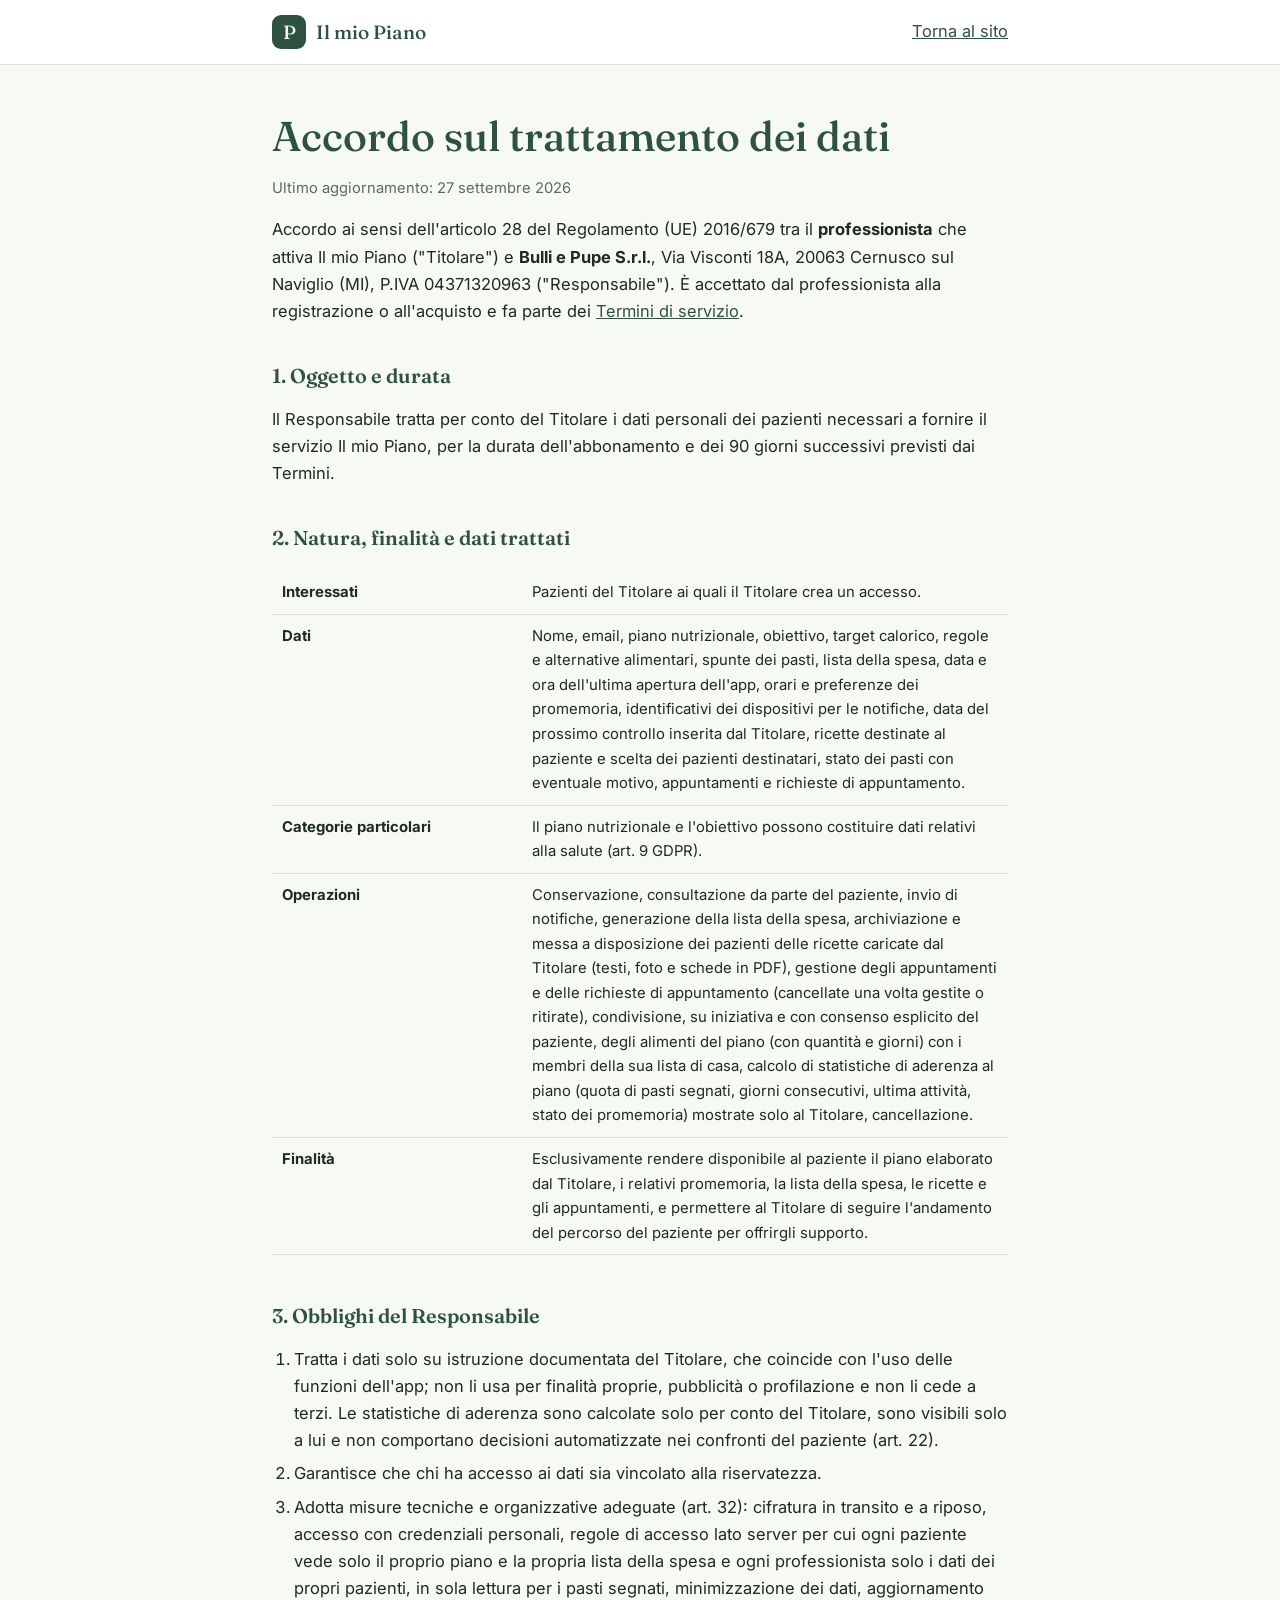
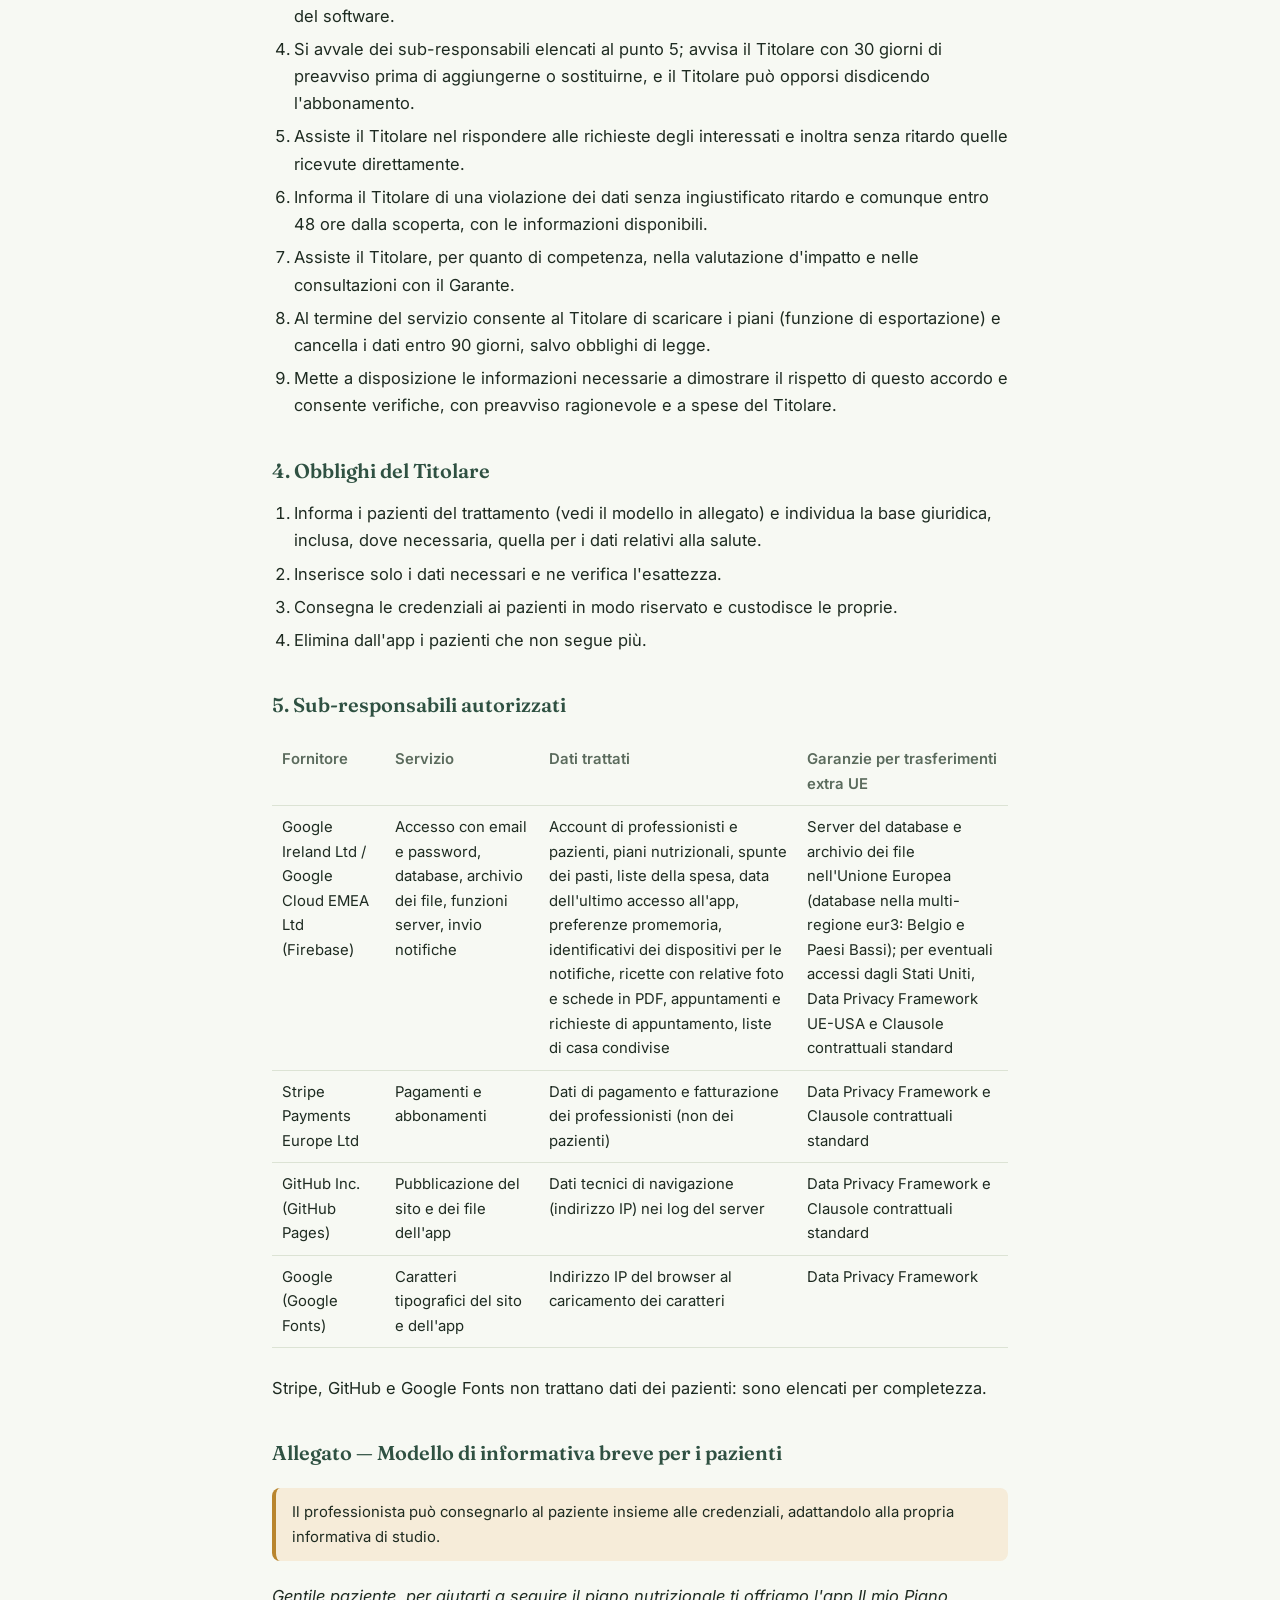
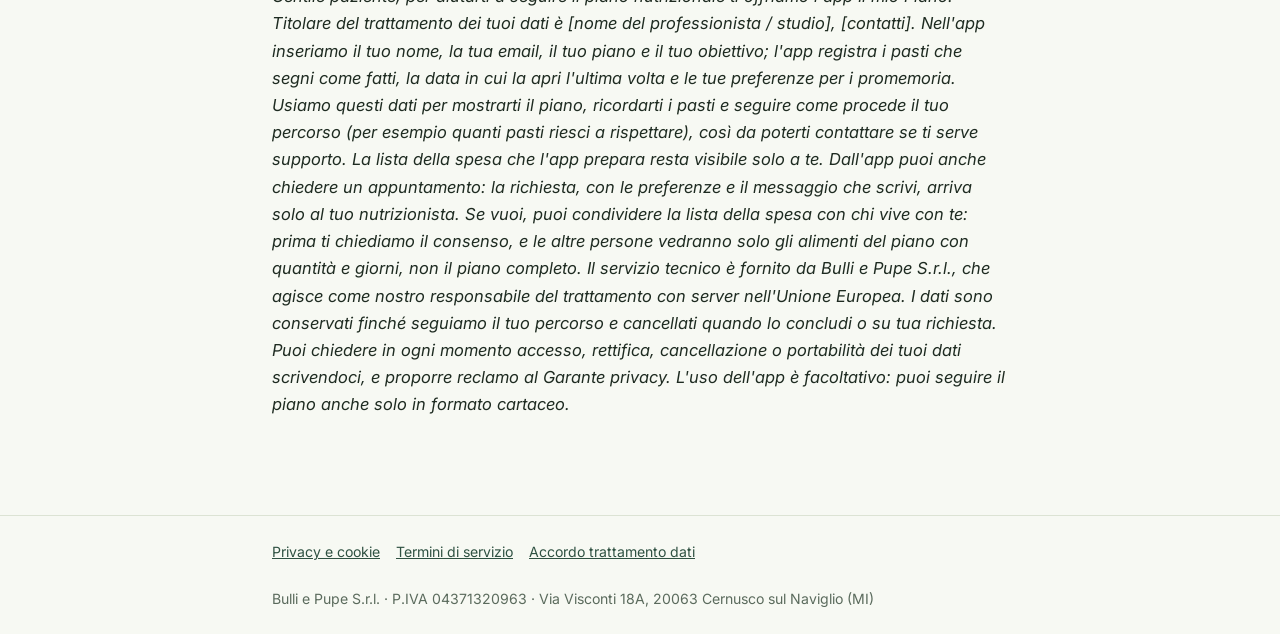
==== accordo-trattamento-dati.html @ 7f65a09d "Privacy e accordo art. 28: lista di casa condivisa e account familiari" ====
<!DOCTYPE html><html lang="it"><head><meta charset="utf-8">
<meta name="viewport" content="width=device-width, initial-scale=1, viewport-fit=cover">
<title>Accordo sul trattamento dei dati — Il mio Piano</title><meta name="robots" content="index,follow">
<link rel="icon" href="data:image/svg+xml,%3Csvg xmlns='http://www.w3.org/2000/svg' viewBox='0 0 32 32'%3E%3Crect width='32' height='32' rx='8' fill='%232F5142'/%3E%3Ctext x='16' y='22' text-anchor='middle' font-family='Georgia' font-size='18' fill='%23F3F7F0'%3EP%3C/text%3E%3C/svg%3E">
<link href="https://fonts.googleapis.com/css2?family=Fraunces:opsz,wght@9..144,500;9..144,600&family=Inter:wght@400;600&display=swap" rel="stylesheet">
<style>
:root{--bg:#F7F9F3;--ink:#1E2B21;--soft:#5B6B5D;--border:#DCE3D4;--accent:#2F5142;--gold:#B9852E}
*{box-sizing:border-box}html,body{margin:0}
body{font-family:"Inter",-apple-system,"Segoe UI",sans-serif;background:var(--bg);color:var(--ink);line-height:1.65;font-size:16.5px}
header{border-bottom:1px solid var(--border);background:#fff}
header .w{display:flex;align-items:center;justify-content:space-between;height:64px}
.brand{display:flex;gap:10px;align-items:center;text-decoration:none;color:var(--accent);font:500 1.2rem "Fraunces",Georgia,serif}
.mark{width:34px;height:34px;border-radius:9px;background:var(--accent);color:#F3F7F0;display:grid;place-items:center}
.w{max-width:780px;margin:0 auto;padding:0 22px}
main{padding:48px 0 80px}
h1{font:500 clamp(1.9rem,4vw,2.6rem)/1.15 "Fraunces",Georgia,serif;color:var(--accent);margin:0 0 8px}
h2{font:600 1.25rem/1.3 "Fraunces",Georgia,serif;color:var(--accent);margin:38px 0 10px}
h3{font-size:1rem;margin:22px 0 6px}
p,li{color:var(--ink)}ul,ol{padding-left:22px}li{margin-bottom:6px}
.meta{color:var(--soft);font-size:.92rem}
.nota{background:#F6ECD9;border-left:4px solid var(--gold);padding:12px 16px;border-radius:8px;font-size:.93rem;margin:22px 0}
table{width:100%;border-collapse:collapse;font-size:.93rem;margin:10px 0}
th,td{text-align:left;padding:9px 10px;border-bottom:1px solid var(--border);vertical-align:top}th{color:var(--soft);font-weight:600}
.tw{overflow-x:auto}
footer{border-top:1px solid var(--border);padding:24px 0;font-size:.88rem;color:var(--soft)}
footer a{color:var(--accent);margin-right:16px}
a{color:var(--accent)}
</style></head><body>
<header><div class="w"><a class="brand" href="index.html"><span class="mark">P</span>Il mio Piano</a><a href="index.html">Torna al sito</a></div></header>
<main><div class="w"><h1>Accordo sul trattamento dei dati</h1><p class="meta">Ultimo aggiornamento: 27 settembre 2026</p>
<p>Accordo ai sensi dell'articolo 28 del Regolamento (UE) 2016/679 tra il <strong>professionista</strong> che attiva Il mio Piano ("Titolare") e <strong>Bulli e Pupe S.r.l.</strong>, Via Visconti 18A, 20063 Cernusco sul Naviglio (MI), P.IVA 04371320963 ("Responsabile"). È accettato dal professionista alla registrazione o all'acquisto e fa parte dei <a href="termini.html">Termini di servizio</a>.</p>

<h2>1. Oggetto e durata</h2>
<p>Il Responsabile tratta per conto del Titolare i dati personali dei pazienti necessari a fornire il servizio Il mio Piano, per la durata dell'abbonamento e dei 90 giorni successivi previsti dai Termini.</p>

<h2>2. Natura, finalità e dati trattati</h2>
<div class="tw"><table>
<tr><td style="width:34%"><strong>Interessati</strong></td><td>Pazienti del Titolare ai quali il Titolare crea un accesso.</td></tr>
<tr><td><strong>Dati</strong></td><td>Nome, email, piano nutrizionale, obiettivo, target calorico, regole e alternative alimentari, spunte dei pasti, lista della spesa, data e ora dell'ultima apertura dell'app, orari e preferenze dei promemoria, identificativi dei dispositivi per le notifiche, data del prossimo controllo inserita dal Titolare, ricette destinate al paziente e scelta dei pazienti destinatari, stato dei pasti con eventuale motivo, appuntamenti e richieste di appuntamento.</td></tr>
<tr><td><strong>Categorie particolari</strong></td><td>Il piano nutrizionale e l'obiettivo possono costituire dati relativi alla salute (art. 9 GDPR).</td></tr>
<tr><td><strong>Operazioni</strong></td><td>Conservazione, consultazione da parte del paziente, invio di notifiche, generazione della lista della spesa, archiviazione e messa a disposizione dei pazienti delle ricette caricate dal Titolare (testi, foto e schede in PDF), gestione degli appuntamenti e delle richieste di appuntamento (cancellate una volta gestite o ritirate), condivisione, su iniziativa e con consenso esplicito del paziente, degli alimenti del piano (con quantità e giorni) con i membri della sua lista di casa, calcolo di statistiche di aderenza al piano (quota di pasti segnati, giorni consecutivi, ultima attività, stato dei promemoria) mostrate solo al Titolare, cancellazione.</td></tr>
<tr><td><strong>Finalità</strong></td><td>Esclusivamente rendere disponibile al paziente il piano elaborato dal Titolare, i relativi promemoria, la lista della spesa, le ricette e gli appuntamenti, e permettere al Titolare di seguire l'andamento del percorso del paziente per offrirgli supporto.</td></tr>
</table></div>

<h2>3. Obblighi del Responsabile</h2>
<ol>
<li>Tratta i dati solo su istruzione documentata del Titolare, che coincide con l'uso delle funzioni dell'app; non li usa per finalità proprie, pubblicità o profilazione e non li cede a terzi. Le statistiche di aderenza sono calcolate solo per conto del Titolare, sono visibili solo a lui e non comportano decisioni automatizzate nei confronti del paziente (art. 22).</li>
<li>Garantisce che chi ha accesso ai dati sia vincolato alla riservatezza.</li>
<li>Adotta misure tecniche e organizzative adeguate (art. 32): cifratura in transito e a riposo, accesso con credenziali personali, regole di accesso lato server per cui ogni paziente vede solo il proprio piano e la propria lista della spesa e ogni professionista solo i dati dei propri pazienti, in sola lettura per i pasti segnati, minimizzazione dei dati, aggiornamento del software.</li>
<li>Si avvale dei sub-responsabili elencati al punto 5; avvisa il Titolare con 30 giorni di preavviso prima di aggiungerne o sostituirne, e il Titolare può opporsi disdicendo l'abbonamento.</li>
<li>Assiste il Titolare nel rispondere alle richieste degli interessati e inoltra senza ritardo quelle ricevute direttamente.</li>
<li>Informa il Titolare di una violazione dei dati senza ingiustificato ritardo e comunque entro 48 ore dalla scoperta, con le informazioni disponibili.</li>
<li>Assiste il Titolare, per quanto di competenza, nella valutazione d'impatto e nelle consultazioni con il Garante.</li>
<li>Al termine del servizio consente al Titolare di scaricare i piani (funzione di esportazione) e cancella i dati entro 90 giorni, salvo obblighi di legge.</li>
<li>Mette a disposizione le informazioni necessarie a dimostrare il rispetto di questo accordo e consente verifiche, con preavviso ragionevole e a spese del Titolare.</li>
</ol>

<h2>4. Obblighi del Titolare</h2>
<ol>
<li>Informa i pazienti del trattamento (vedi il modello in allegato) e individua la base giuridica, inclusa, dove necessaria, quella per i dati relativi alla salute.</li>
<li>Inserisce solo i dati necessari e ne verifica l'esattezza.</li>
<li>Consegna le credenziali ai pazienti in modo riservato e custodisce le proprie.</li>
<li>Elimina dall'app i pazienti che non segue più.</li>
</ol>

<h2>5. Sub-responsabili autorizzati</h2>
<div class="tw"><table>
<tr><th>Fornitore</th><th>Servizio</th><th>Dati trattati</th><th>Garanzie per trasferimenti extra UE</th></tr>
<tr><td>Google Ireland Ltd / Google Cloud EMEA Ltd (Firebase)</td><td>Accesso con email e password, database, archivio dei file, funzioni server, invio notifiche</td><td>Account di professionisti e pazienti, piani nutrizionali, spunte dei pasti, liste della spesa, data dell'ultimo accesso all'app, preferenze promemoria, identificativi dei dispositivi per le notifiche, ricette con relative foto e schede in PDF, appuntamenti e richieste di appuntamento, liste di casa condivise</td><td>Server del database e archivio dei file nell'Unione Europea (database nella multi-regione eur3: Belgio e Paesi Bassi); per eventuali accessi dagli Stati Uniti, Data Privacy Framework UE-USA e Clausole contrattuali standard</td></tr>
<tr><td>Stripe Payments Europe Ltd</td><td>Pagamenti e abbonamenti</td><td>Dati di pagamento e fatturazione dei professionisti (non dei pazienti)</td><td>Data Privacy Framework e Clausole contrattuali standard</td></tr>
<tr><td>GitHub Inc. (GitHub Pages)</td><td>Pubblicazione del sito e dei file dell'app</td><td>Dati tecnici di navigazione (indirizzo IP) nei log del server</td><td>Data Privacy Framework e Clausole contrattuali standard</td></tr>
<tr><td>Google (Google Fonts)</td><td>Caratteri tipografici del sito e dell'app</td><td>Indirizzo IP del browser al caricamento dei caratteri</td><td>Data Privacy Framework</td></tr>
</table></div>
<p>Stripe, GitHub e Google Fonts non trattano dati dei pazienti: sono elencati per completezza.</p>

<h2>Allegato — Modello di informativa breve per i pazienti</h2>
<div class="nota">Il professionista può consegnarlo al paziente insieme alle credenziali, adattandolo alla propria informativa di studio.</div>
<p><em>Gentile paziente, per aiutarti a seguire il piano nutrizionale ti offriamo l'app Il mio Piano. Titolare del trattamento dei tuoi dati è [nome del professionista / studio], [contatti]. Nell'app inseriamo il tuo nome, la tua email, il tuo piano e il tuo obiettivo; l'app registra i pasti che segni come fatti, la data in cui la apri l'ultima volta e le tue preferenze per i promemoria. Usiamo questi dati per mostrarti il piano, ricordarti i pasti e seguire come procede il tuo percorso (per esempio quanti pasti riesci a rispettare), così da poterti contattare se ti serve supporto. La lista della spesa che l'app prepara resta visibile solo a te. Dall'app puoi anche chiedere un appuntamento: la richiesta, con le preferenze e il messaggio che scrivi, arriva solo al tuo nutrizionista. Se vuoi, puoi condividere la lista della spesa con chi vive con te: prima ti chiediamo il consenso, e le altre persone vedranno solo gli alimenti del piano con quantità e giorni, non il piano completo. Il servizio tecnico è fornito da Bulli e Pupe S.r.l., che agisce come nostro responsabile del trattamento con server nell'Unione Europea. I dati sono conservati finché seguiamo il tuo percorso e cancellati quando lo concludi o su tua richiesta. Puoi chiedere in ogni momento accesso, rettifica, cancellazione o portabilità dei tuoi dati scrivendoci, e proporre reclamo al Garante privacy. L'uso dell'app è facoltativo: puoi seguire il piano anche solo in formato cartaceo.</em></p>
</div></main>
<footer><div class="w"><a href="privacy.html">Privacy e cookie</a><a href="termini.html">Termini di servizio</a><a href="accordo-trattamento-dati.html">Accordo trattamento dati</a><br><br>Bulli e Pupe S.r.l. · P.IVA 04371320963 · Via Visconti 18A, 20063 Cernusco sul Naviglio (MI)</div></footer>
</body></html>
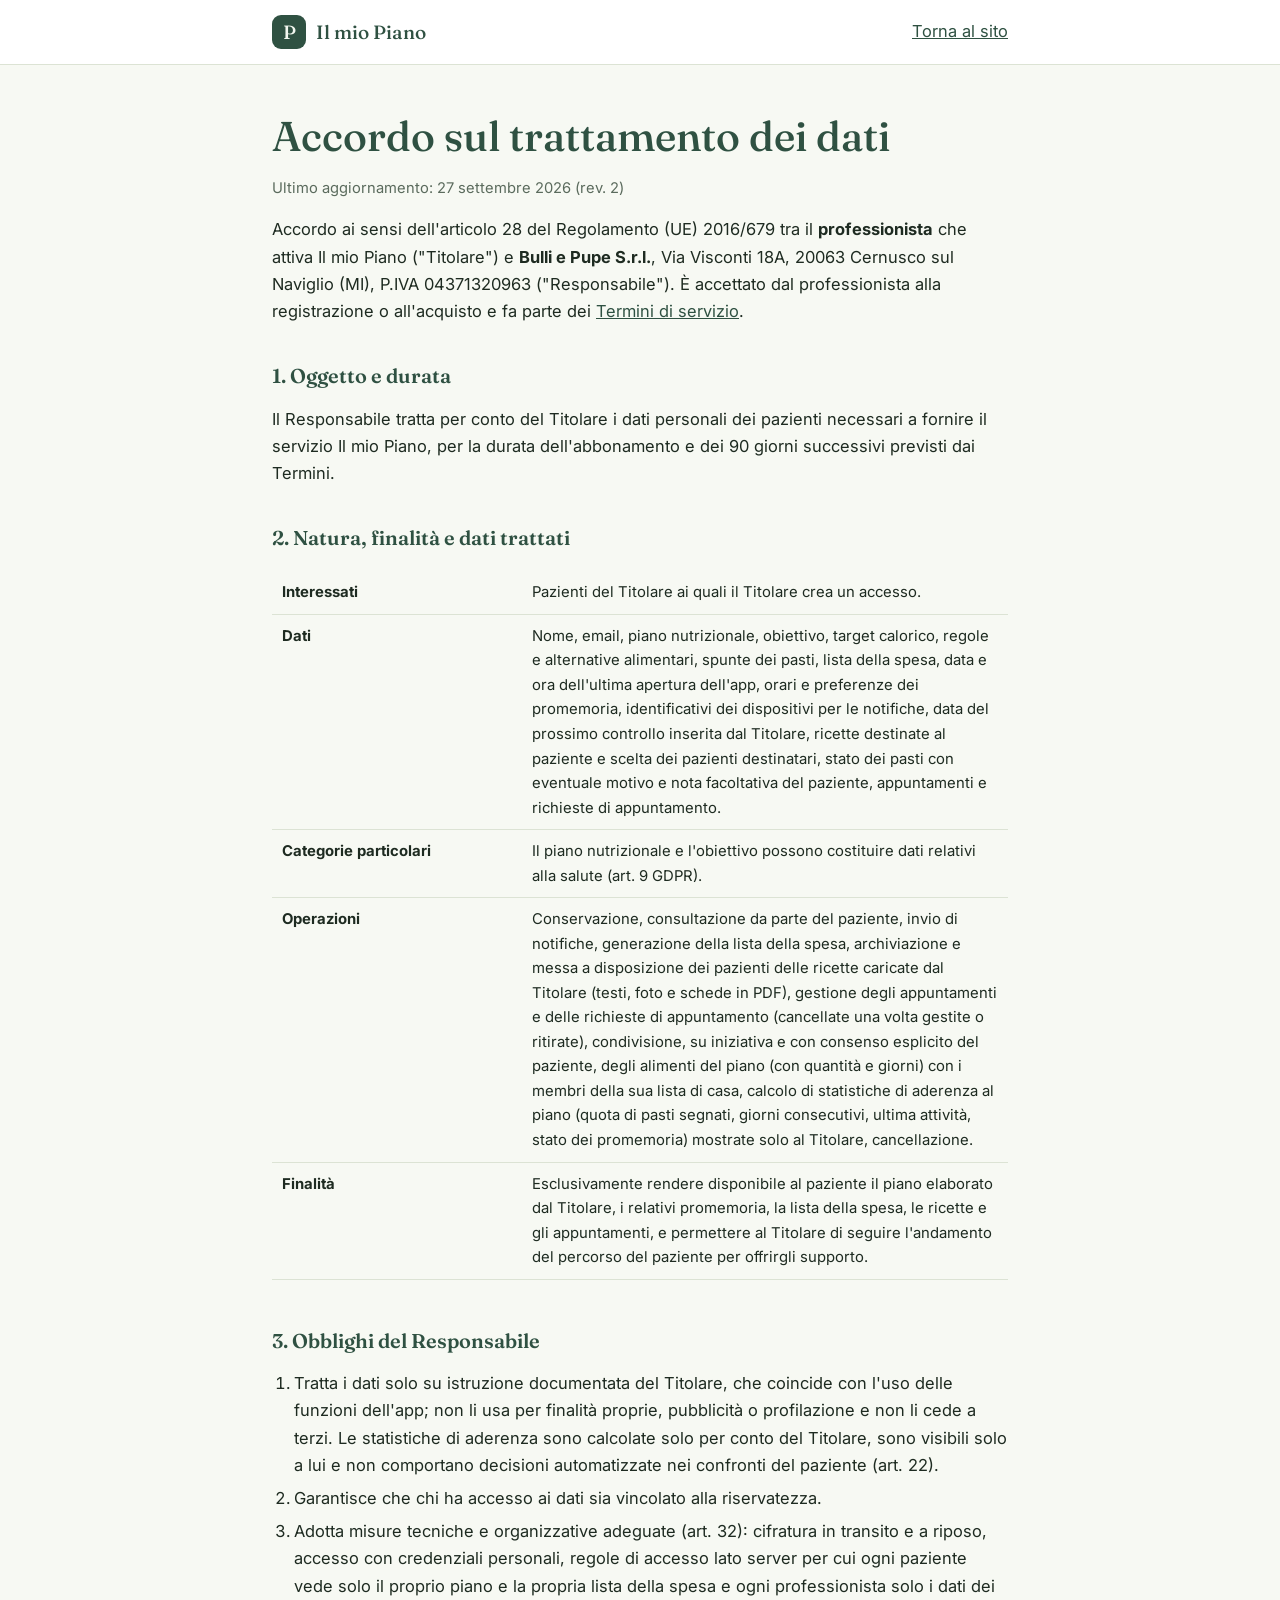
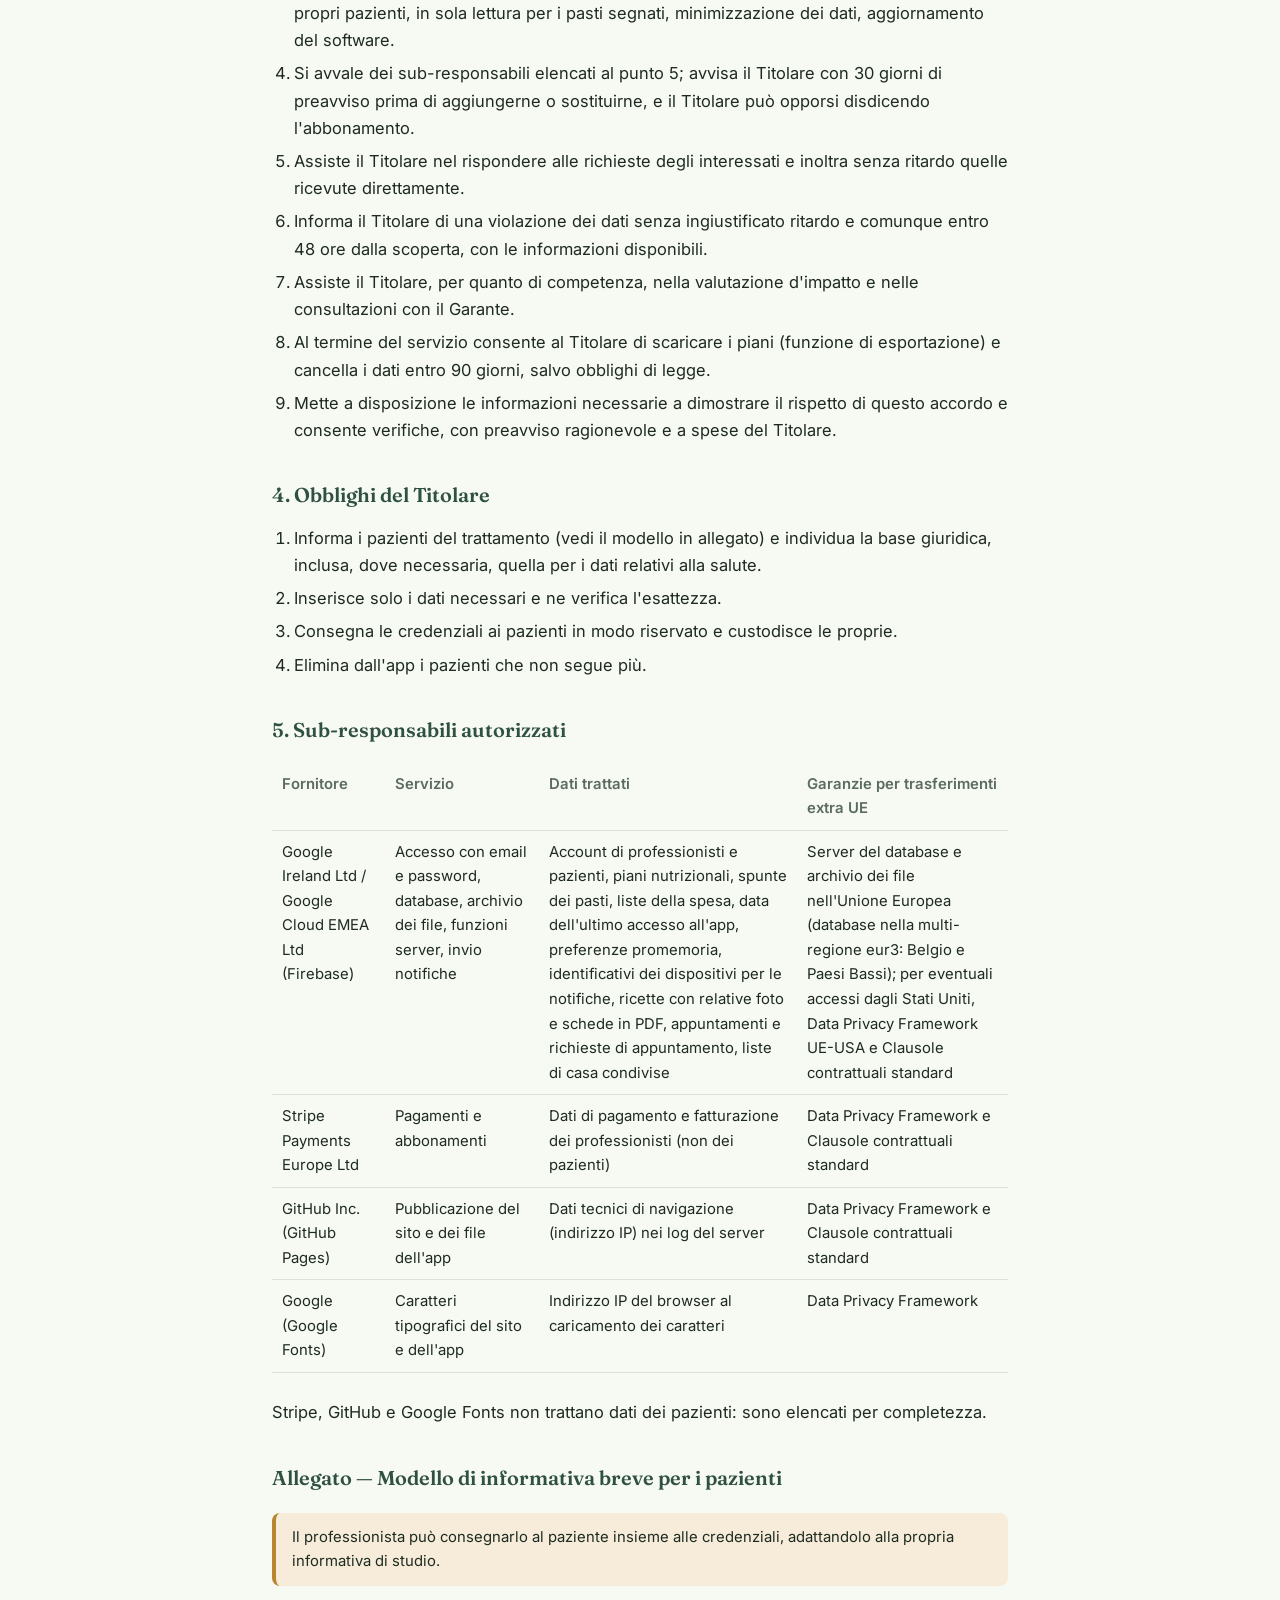
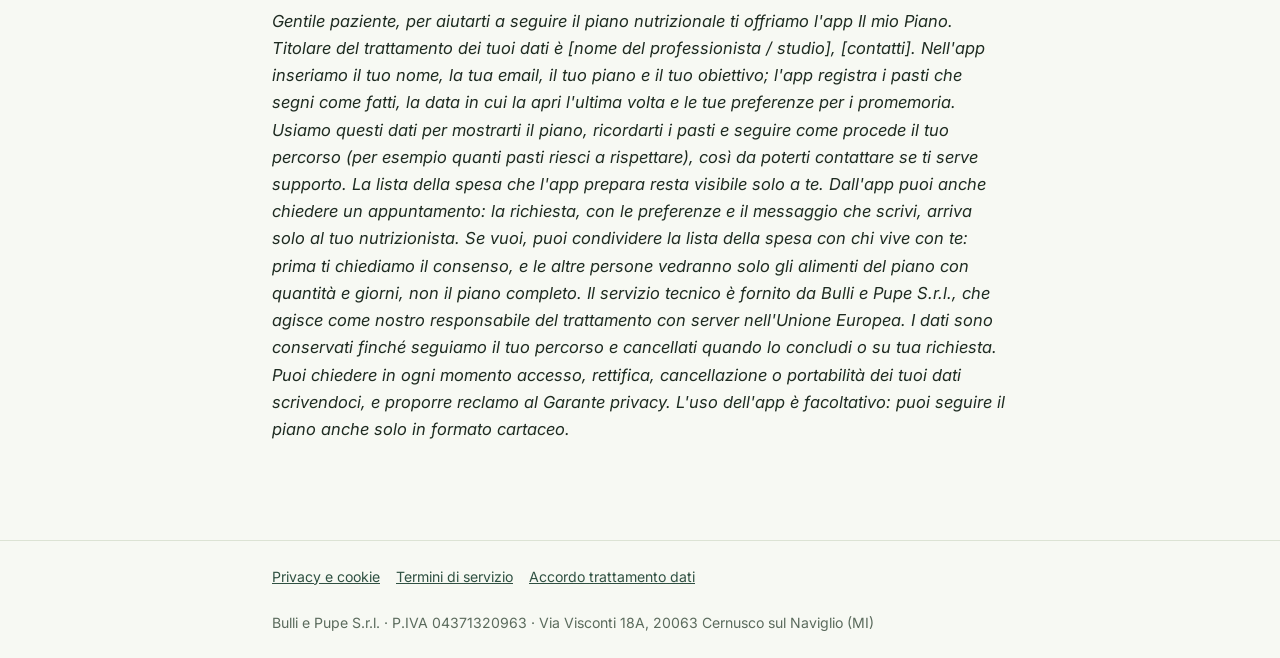
==== commit 5a7b9bb4: "Privacy e accordo art. 28: nota facoltativa sui pasti" ====
--- a/accordo-trattamento-dati.html
+++ b/accordo-trattamento-dati.html
@@ -27,7 +27,7 @@
 a{color:var(--accent)}
 </style></head><body>
 <header><div class="w"><a class="brand" href="index.html"><span class="mark">P</span>Il mio Piano</a><a href="index.html">Torna al sito</a></div></header>
-<main><div class="w"><h1>Accordo sul trattamento dei dati</h1><p class="meta">Ultimo aggiornamento: 27 settembre 2026</p>
+<main><div class="w"><h1>Accordo sul trattamento dei dati</h1><p class="meta">Ultimo aggiornamento: 27 settembre 2026 (rev. 2)</p>
 <p>Accordo ai sensi dell'articolo 28 del Regolamento (UE) 2016/679 tra il <strong>professionista</strong> che attiva Il mio Piano ("Titolare") e <strong>Bulli e Pupe S.r.l.</strong>, Via Visconti 18A, 20063 Cernusco sul Naviglio (MI), P.IVA 04371320963 ("Responsabile"). È accettato dal professionista alla registrazione o all'acquisto e fa parte dei <a href="termini.html">Termini di servizio</a>.</p>
 
 <h2>1. Oggetto e durata</h2>
@@ -36,7 +36,7 @@
 <h2>2. Natura, finalità e dati trattati</h2>
 <div class="tw"><table>
 <tr><td style="width:34%"><strong>Interessati</strong></td><td>Pazienti del Titolare ai quali il Titolare crea un accesso.</td></tr>
-<tr><td><strong>Dati</strong></td><td>Nome, email, piano nutrizionale, obiettivo, target calorico, regole e alternative alimentari, spunte dei pasti, lista della spesa, data e ora dell'ultima apertura dell'app, orari e preferenze dei promemoria, identificativi dei dispositivi per le notifiche, data del prossimo controllo inserita dal Titolare, ricette destinate al paziente e scelta dei pazienti destinatari, stato dei pasti con eventuale motivo, appuntamenti e richieste di appuntamento.</td></tr>
+<tr><td><strong>Dati</strong></td><td>Nome, email, piano nutrizionale, obiettivo, target calorico, regole e alternative alimentari, spunte dei pasti, lista della spesa, data e ora dell'ultima apertura dell'app, orari e preferenze dei promemoria, identificativi dei dispositivi per le notifiche, data del prossimo controllo inserita dal Titolare, ricette destinate al paziente e scelta dei pazienti destinatari, stato dei pasti con eventuale motivo e nota facoltativa del paziente, appuntamenti e richieste di appuntamento.</td></tr>
 <tr><td><strong>Categorie particolari</strong></td><td>Il piano nutrizionale e l'obiettivo possono costituire dati relativi alla salute (art. 9 GDPR).</td></tr>
 <tr><td><strong>Operazioni</strong></td><td>Conservazione, consultazione da parte del paziente, invio di notifiche, generazione della lista della spesa, archiviazione e messa a disposizione dei pazienti delle ricette caricate dal Titolare (testi, foto e schede in PDF), gestione degli appuntamenti e delle richieste di appuntamento (cancellate una volta gestite o ritirate), condivisione, su iniziativa e con consenso esplicito del paziente, degli alimenti del piano (con quantità e giorni) con i membri della sua lista di casa, calcolo di statistiche di aderenza al piano (quota di pasti segnati, giorni consecutivi, ultima attività, stato dei promemoria) mostrate solo al Titolare, cancellazione.</td></tr>
 <tr><td><strong>Finalità</strong></td><td>Esclusivamente rendere disponibile al paziente il piano elaborato dal Titolare, i relativi promemoria, la lista della spesa, le ricette e gli appuntamenti, e permettere al Titolare di seguire l'andamento del percorso del paziente per offrirgli supporto.</td></tr>
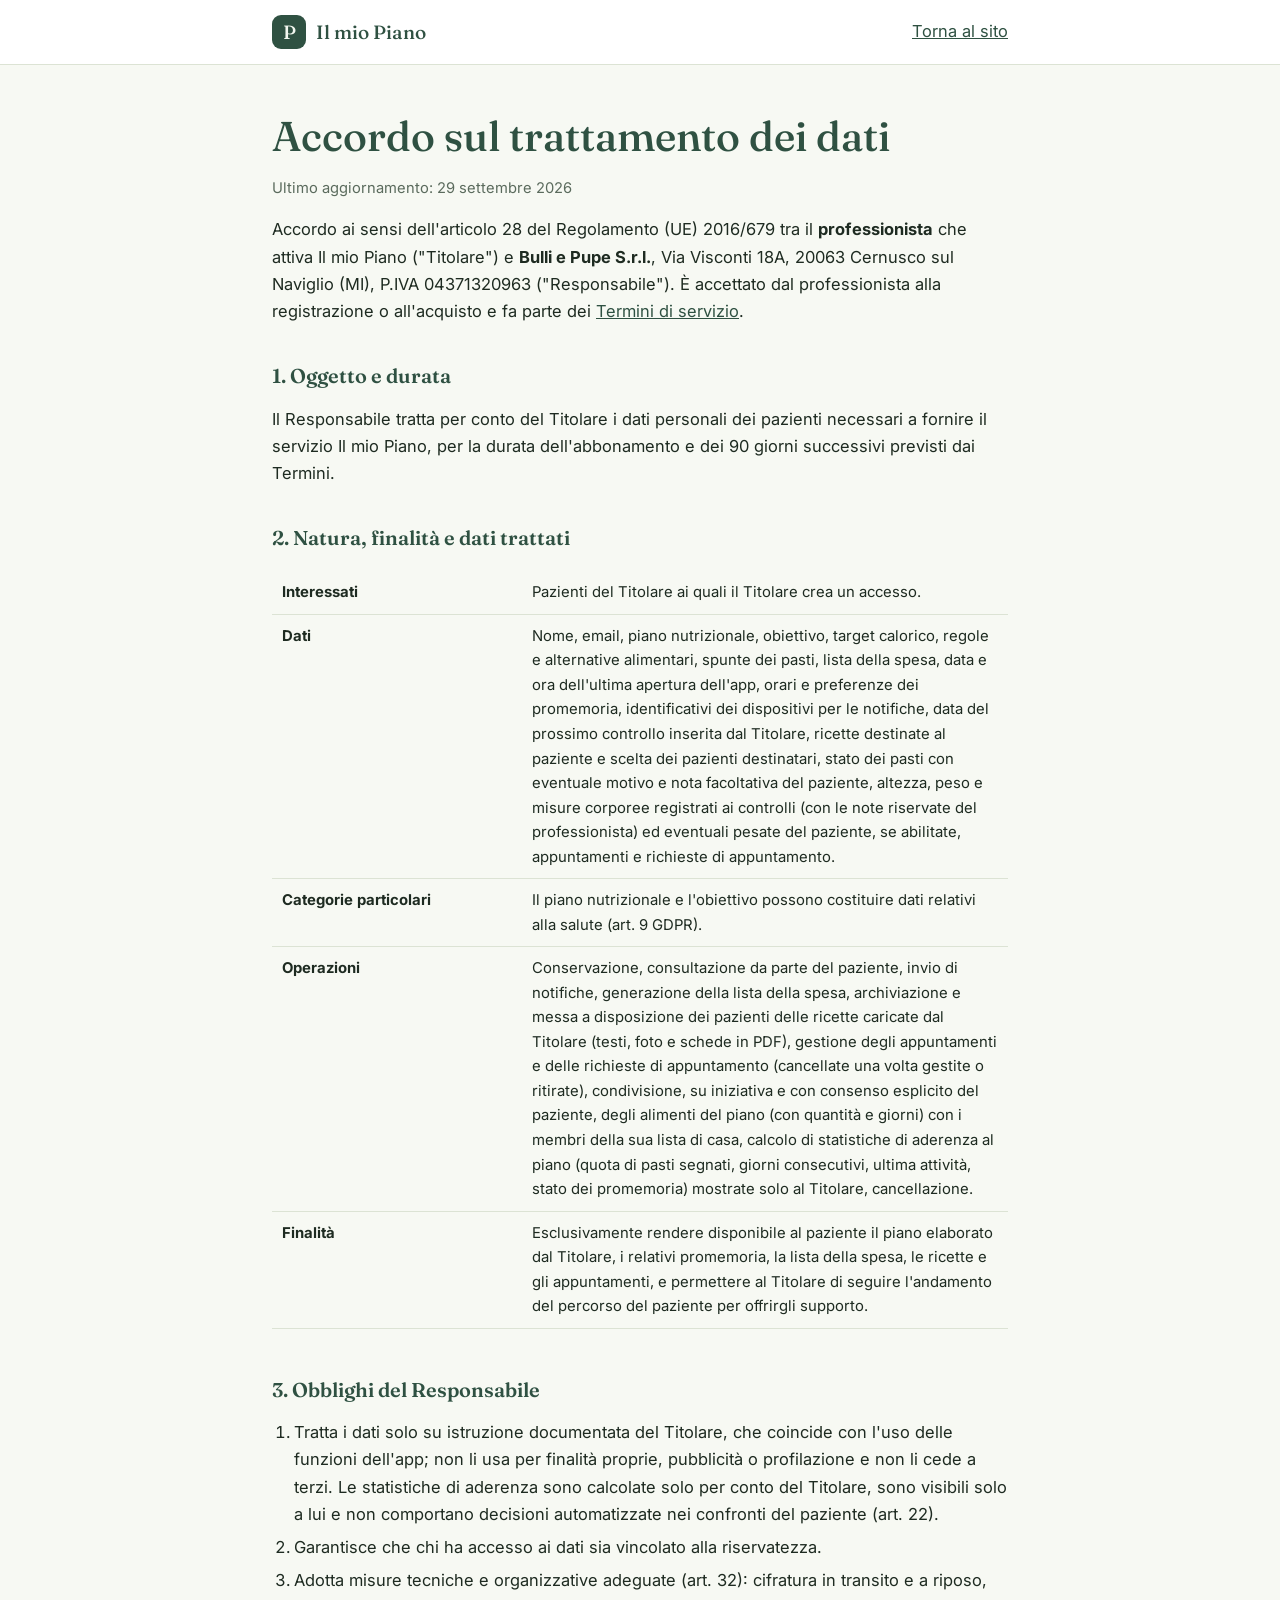
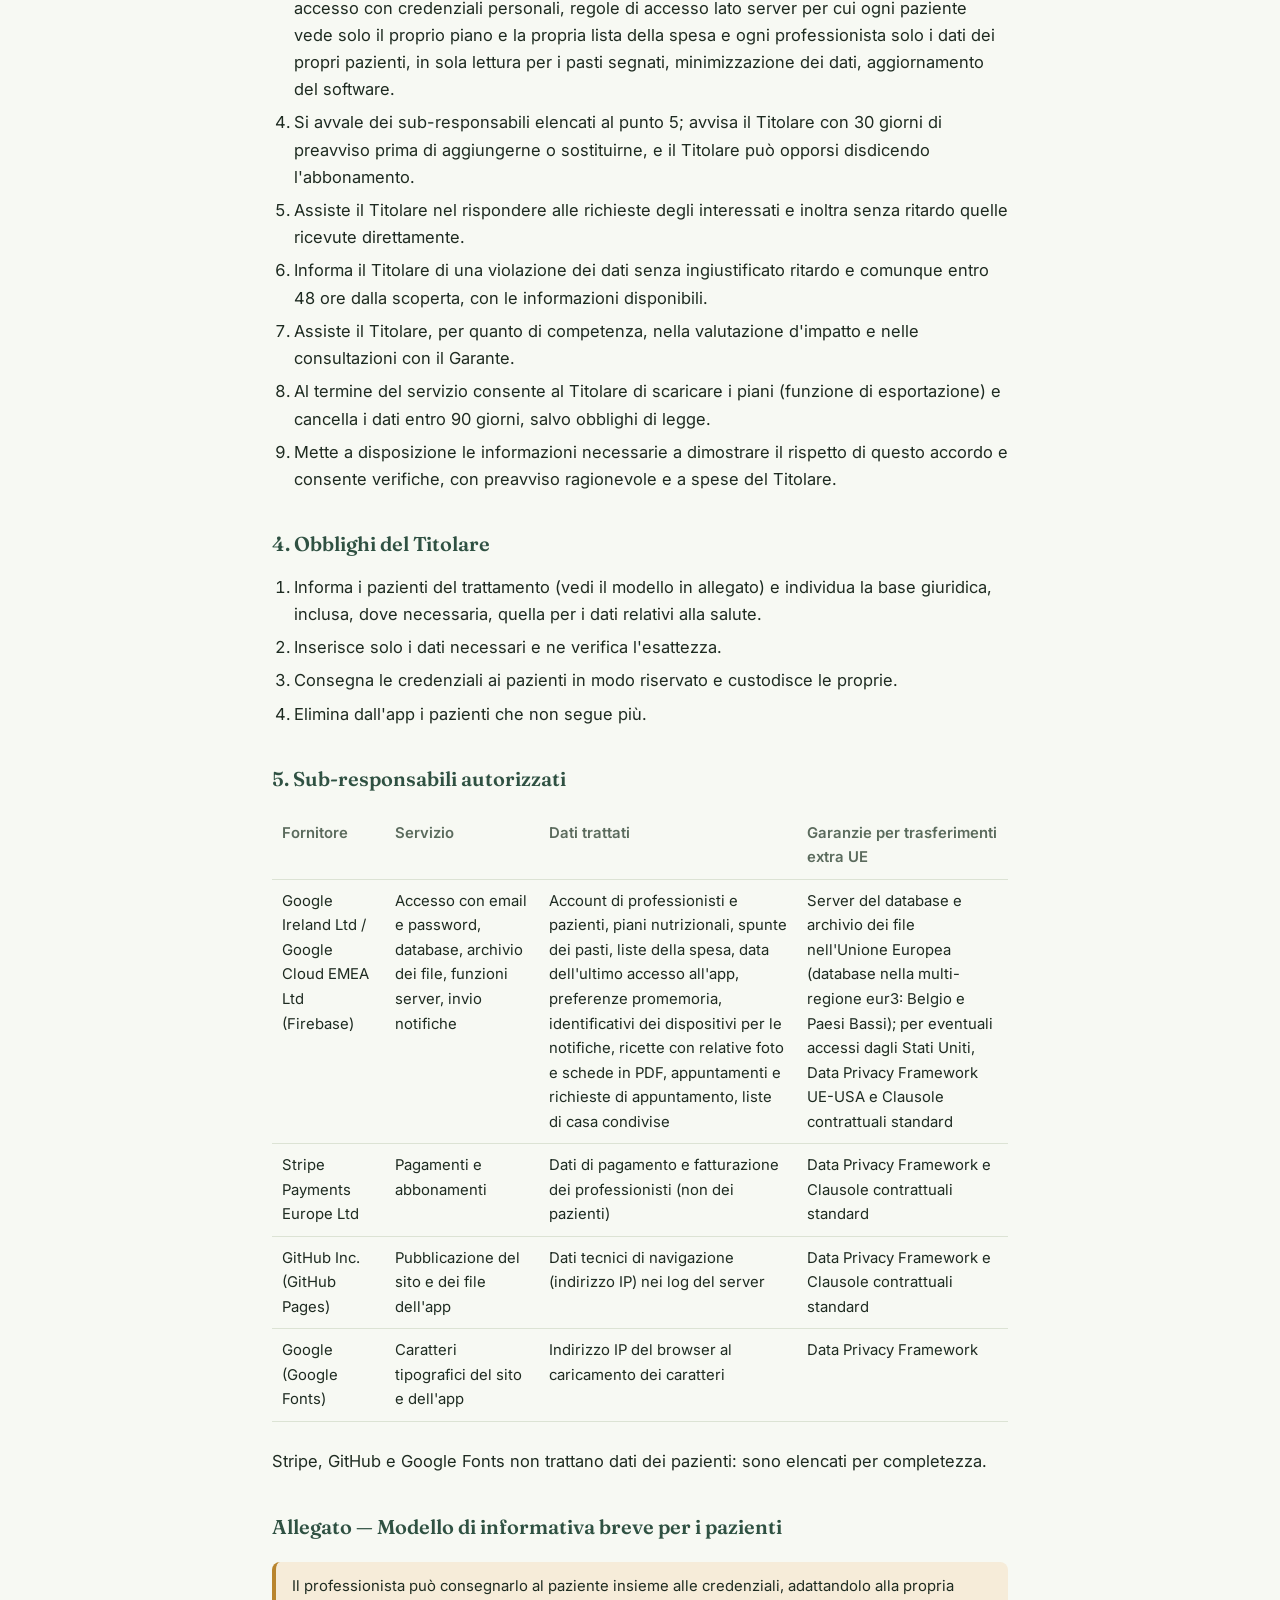
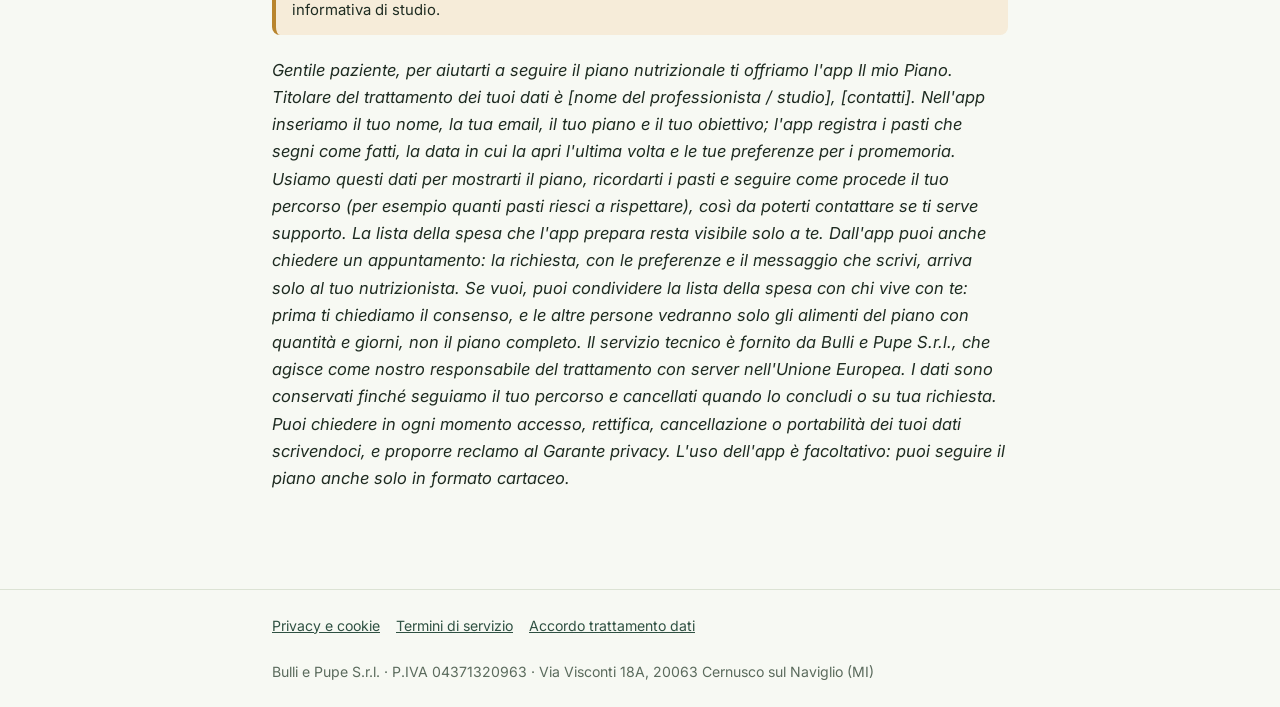
==== commit 00b249cf: "Privacy e accordo art. 28: peso e misure corporee" ====
--- a/accordo-trattamento-dati.html
+++ b/accordo-trattamento-dati.html
@@ -27,7 +27,7 @@
 a{color:var(--accent)}
 </style></head><body>
 <header><div class="w"><a class="brand" href="index.html"><span class="mark">P</span>Il mio Piano</a><a href="index.html">Torna al sito</a></div></header>
-<main><div class="w"><h1>Accordo sul trattamento dei dati</h1><p class="meta">Ultimo aggiornamento: 27 settembre 2026 (rev. 2)</p>
+<main><div class="w"><h1>Accordo sul trattamento dei dati</h1><p class="meta">Ultimo aggiornamento: 29 settembre 2026</p>
 <p>Accordo ai sensi dell'articolo 28 del Regolamento (UE) 2016/679 tra il <strong>professionista</strong> che attiva Il mio Piano ("Titolare") e <strong>Bulli e Pupe S.r.l.</strong>, Via Visconti 18A, 20063 Cernusco sul Naviglio (MI), P.IVA 04371320963 ("Responsabile"). È accettato dal professionista alla registrazione o all'acquisto e fa parte dei <a href="termini.html">Termini di servizio</a>.</p>
 
 <h2>1. Oggetto e durata</h2>
@@ -36,7 +36,7 @@
 <h2>2. Natura, finalità e dati trattati</h2>
 <div class="tw"><table>
 <tr><td style="width:34%"><strong>Interessati</strong></td><td>Pazienti del Titolare ai quali il Titolare crea un accesso.</td></tr>
-<tr><td><strong>Dati</strong></td><td>Nome, email, piano nutrizionale, obiettivo, target calorico, regole e alternative alimentari, spunte dei pasti, lista della spesa, data e ora dell'ultima apertura dell'app, orari e preferenze dei promemoria, identificativi dei dispositivi per le notifiche, data del prossimo controllo inserita dal Titolare, ricette destinate al paziente e scelta dei pazienti destinatari, stato dei pasti con eventuale motivo e nota facoltativa del paziente, appuntamenti e richieste di appuntamento.</td></tr>
+<tr><td><strong>Dati</strong></td><td>Nome, email, piano nutrizionale, obiettivo, target calorico, regole e alternative alimentari, spunte dei pasti, lista della spesa, data e ora dell'ultima apertura dell'app, orari e preferenze dei promemoria, identificativi dei dispositivi per le notifiche, data del prossimo controllo inserita dal Titolare, ricette destinate al paziente e scelta dei pazienti destinatari, stato dei pasti con eventuale motivo e nota facoltativa del paziente, altezza, peso e misure corporee registrati ai controlli (con le note riservate del professionista) ed eventuali pesate del paziente, se abilitate, appuntamenti e richieste di appuntamento.</td></tr>
 <tr><td><strong>Categorie particolari</strong></td><td>Il piano nutrizionale e l'obiettivo possono costituire dati relativi alla salute (art. 9 GDPR).</td></tr>
 <tr><td><strong>Operazioni</strong></td><td>Conservazione, consultazione da parte del paziente, invio di notifiche, generazione della lista della spesa, archiviazione e messa a disposizione dei pazienti delle ricette caricate dal Titolare (testi, foto e schede in PDF), gestione degli appuntamenti e delle richieste di appuntamento (cancellate una volta gestite o ritirate), condivisione, su iniziativa e con consenso esplicito del paziente, degli alimenti del piano (con quantità e giorni) con i membri della sua lista di casa, calcolo di statistiche di aderenza al piano (quota di pasti segnati, giorni consecutivi, ultima attività, stato dei promemoria) mostrate solo al Titolare, cancellazione.</td></tr>
 <tr><td><strong>Finalità</strong></td><td>Esclusivamente rendere disponibile al paziente il piano elaborato dal Titolare, i relativi promemoria, la lista della spesa, le ricette e gli appuntamenti, e permettere al Titolare di seguire l'andamento del percorso del paziente per offrirgli supporto.</td></tr>
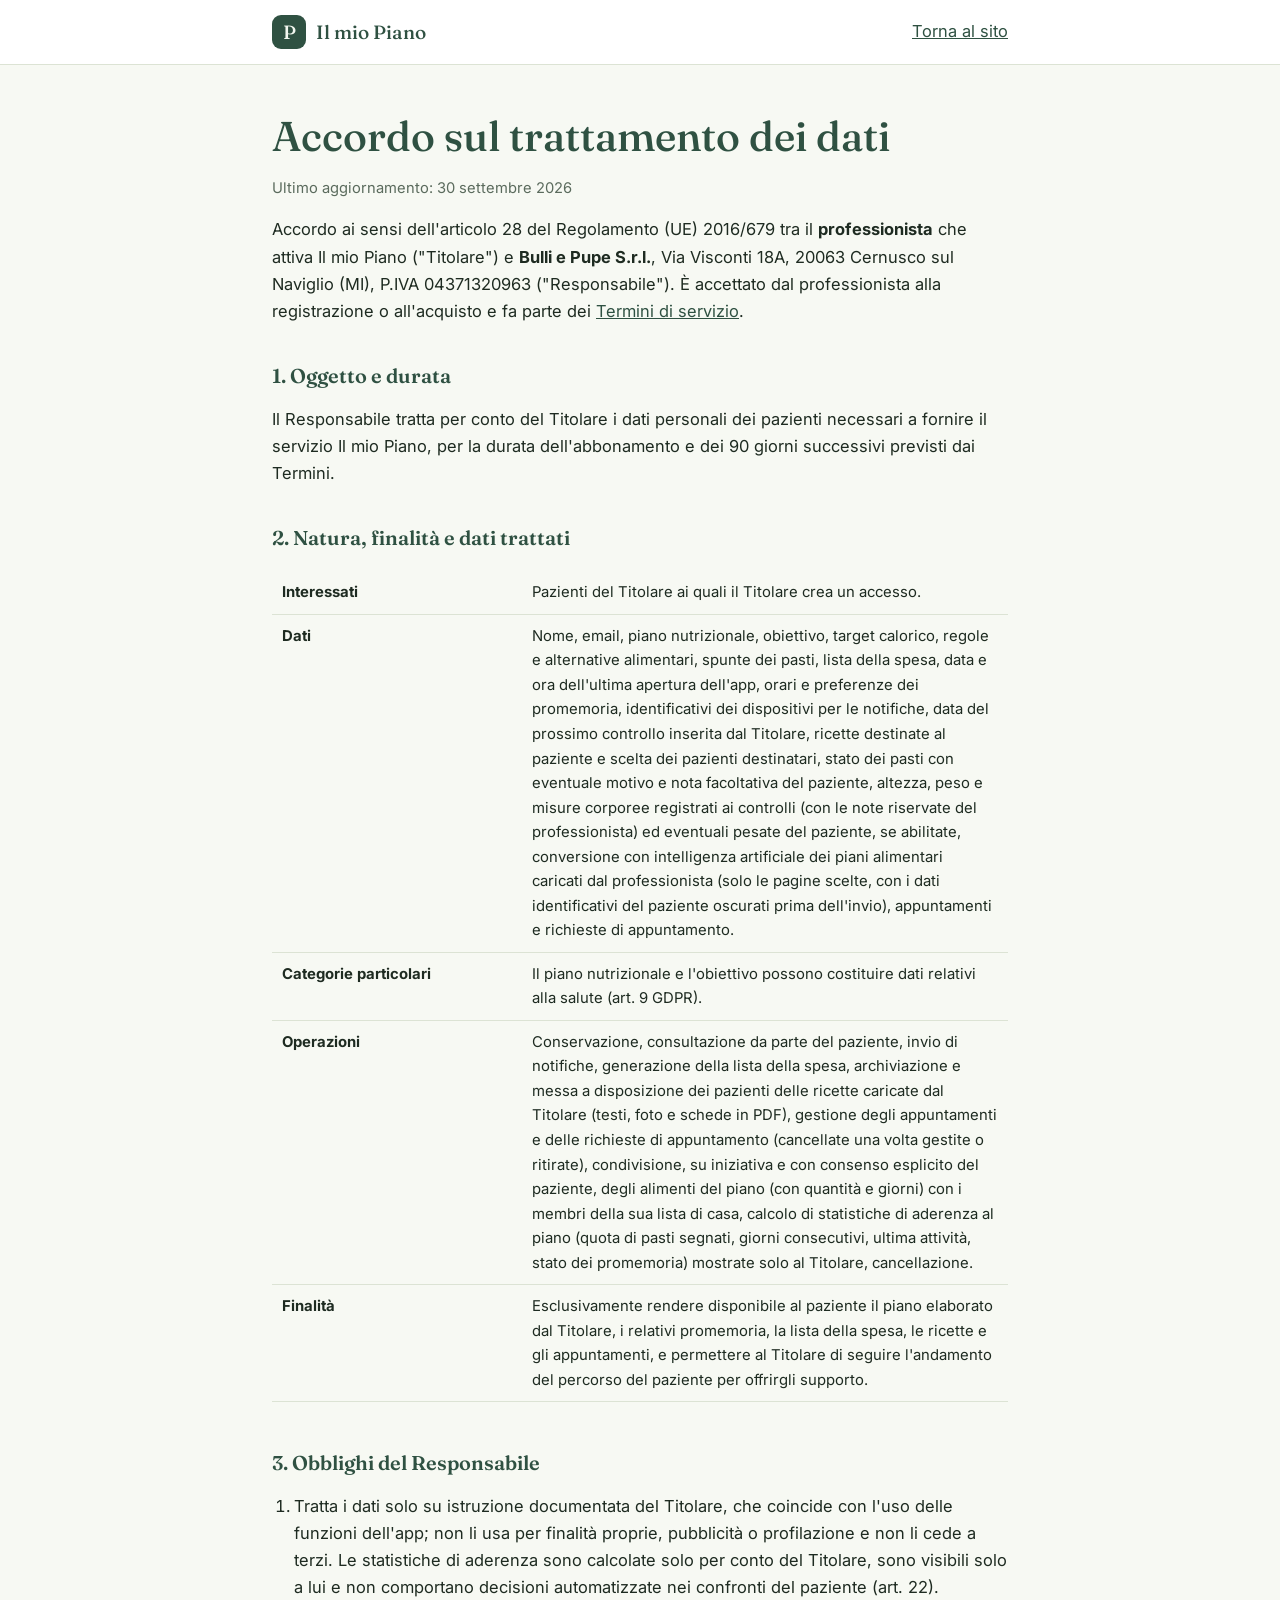
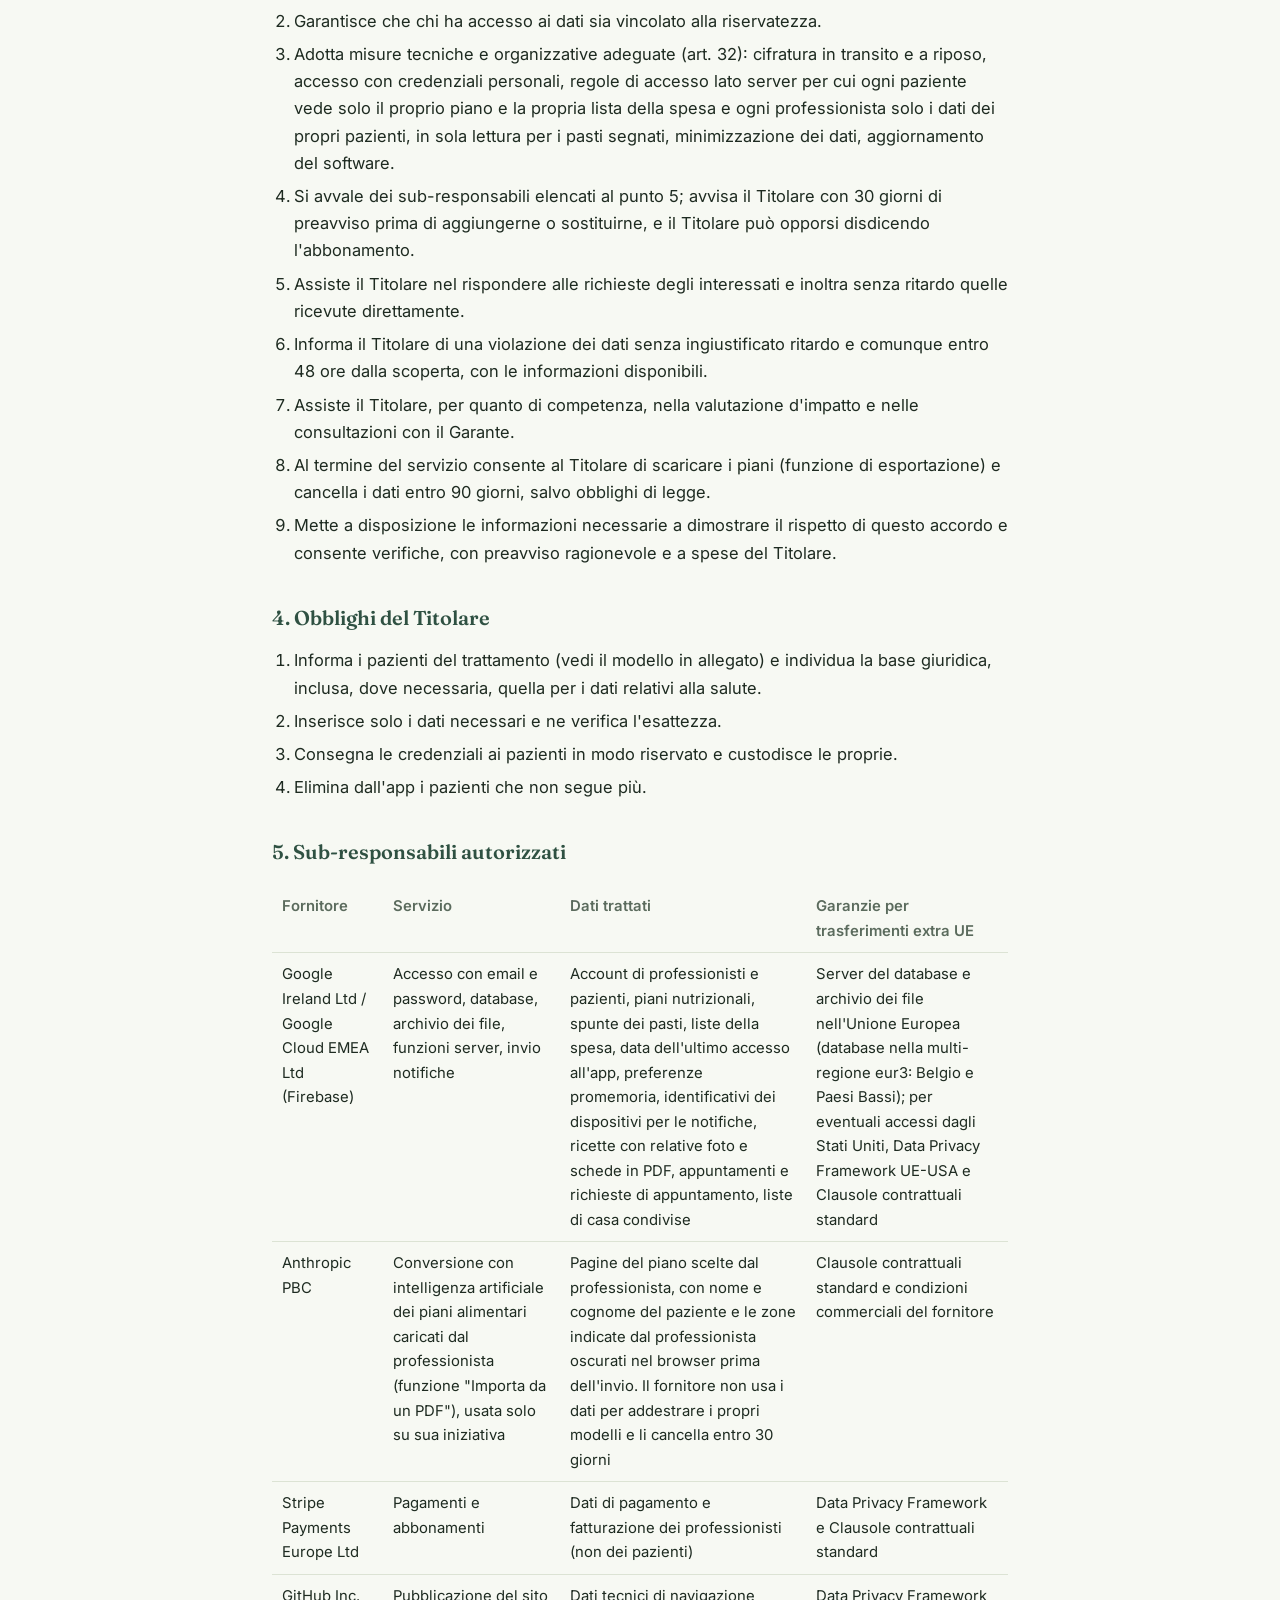
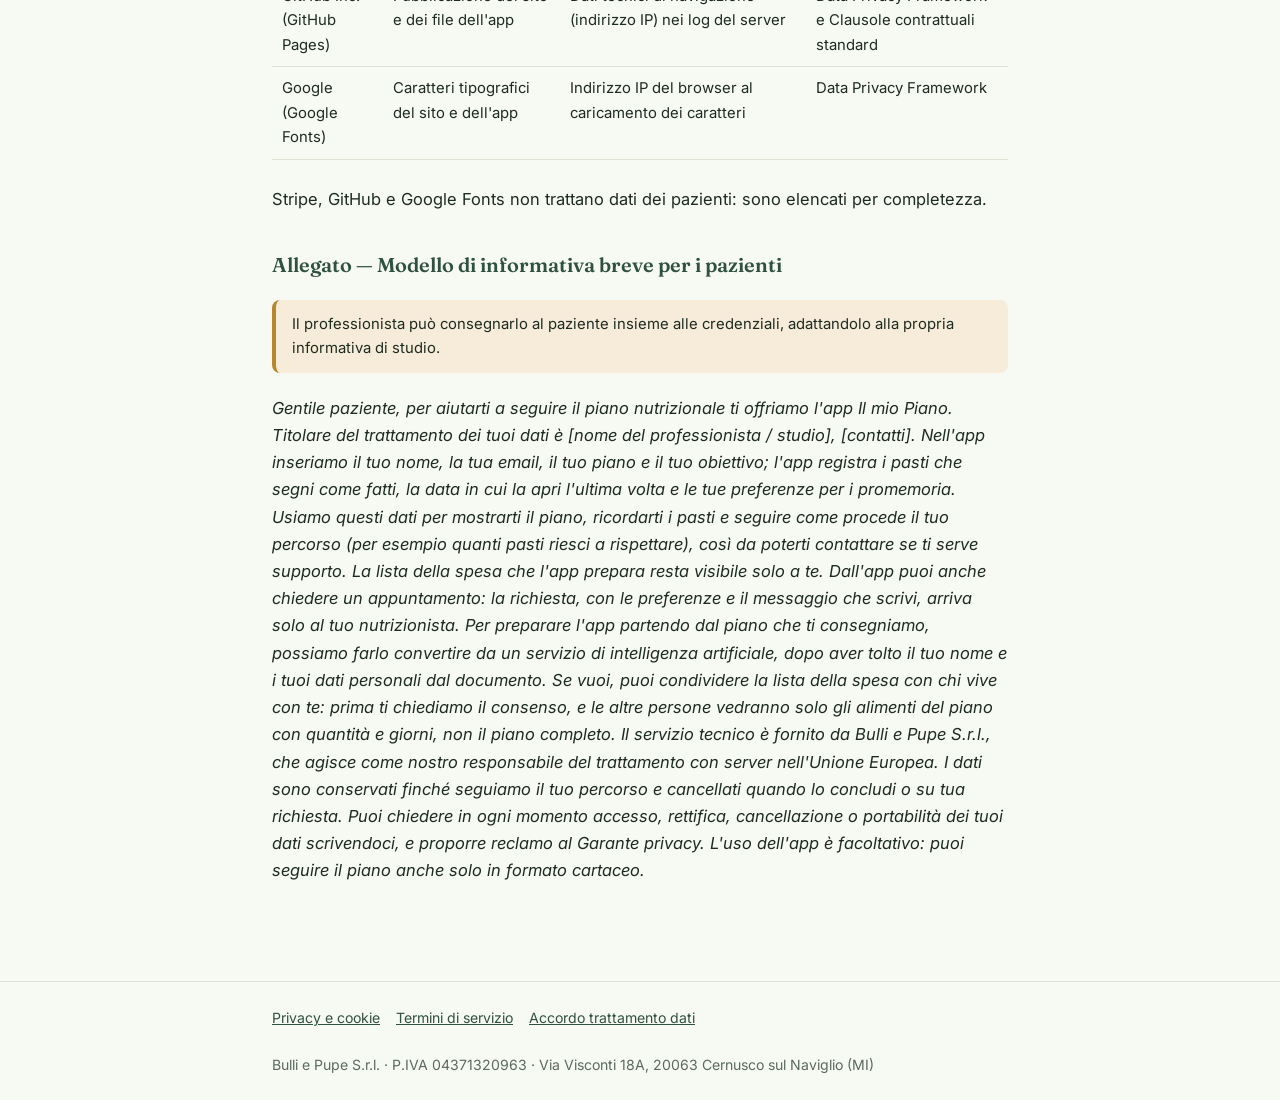
==== commit df955e90: "Privacy e accordo art. 28: importazione del piano da PDF con AI, Anthropic tra i sub-responsabili" ====
--- a/accordo-trattamento-dati.html
+++ b/accordo-trattamento-dati.html
@@ -27,7 +27,7 @@
 a{color:var(--accent)}
 </style></head><body>
 <header><div class="w"><a class="brand" href="index.html"><span class="mark">P</span>Il mio Piano</a><a href="index.html">Torna al sito</a></div></header>
-<main><div class="w"><h1>Accordo sul trattamento dei dati</h1><p class="meta">Ultimo aggiornamento: 29 settembre 2026</p>
+<main><div class="w"><h1>Accordo sul trattamento dei dati</h1><p class="meta">Ultimo aggiornamento: 30 settembre 2026</p>
 <p>Accordo ai sensi dell'articolo 28 del Regolamento (UE) 2016/679 tra il <strong>professionista</strong> che attiva Il mio Piano ("Titolare") e <strong>Bulli e Pupe S.r.l.</strong>, Via Visconti 18A, 20063 Cernusco sul Naviglio (MI), P.IVA 04371320963 ("Responsabile"). È accettato dal professionista alla registrazione o all'acquisto e fa parte dei <a href="termini.html">Termini di servizio</a>.</p>
 
 <h2>1. Oggetto e durata</h2>
@@ -36,7 +36,7 @@
 <h2>2. Natura, finalità e dati trattati</h2>
 <div class="tw"><table>
 <tr><td style="width:34%"><strong>Interessati</strong></td><td>Pazienti del Titolare ai quali il Titolare crea un accesso.</td></tr>
-<tr><td><strong>Dati</strong></td><td>Nome, email, piano nutrizionale, obiettivo, target calorico, regole e alternative alimentari, spunte dei pasti, lista della spesa, data e ora dell'ultima apertura dell'app, orari e preferenze dei promemoria, identificativi dei dispositivi per le notifiche, data del prossimo controllo inserita dal Titolare, ricette destinate al paziente e scelta dei pazienti destinatari, stato dei pasti con eventuale motivo e nota facoltativa del paziente, altezza, peso e misure corporee registrati ai controlli (con le note riservate del professionista) ed eventuali pesate del paziente, se abilitate, appuntamenti e richieste di appuntamento.</td></tr>
+<tr><td><strong>Dati</strong></td><td>Nome, email, piano nutrizionale, obiettivo, target calorico, regole e alternative alimentari, spunte dei pasti, lista della spesa, data e ora dell'ultima apertura dell'app, orari e preferenze dei promemoria, identificativi dei dispositivi per le notifiche, data del prossimo controllo inserita dal Titolare, ricette destinate al paziente e scelta dei pazienti destinatari, stato dei pasti con eventuale motivo e nota facoltativa del paziente, altezza, peso e misure corporee registrati ai controlli (con le note riservate del professionista) ed eventuali pesate del paziente, se abilitate, conversione con intelligenza artificiale dei piani alimentari caricati dal professionista (solo le pagine scelte, con i dati identificativi del paziente oscurati prima dell'invio), appuntamenti e richieste di appuntamento.</td></tr>
 <tr><td><strong>Categorie particolari</strong></td><td>Il piano nutrizionale e l'obiettivo possono costituire dati relativi alla salute (art. 9 GDPR).</td></tr>
 <tr><td><strong>Operazioni</strong></td><td>Conservazione, consultazione da parte del paziente, invio di notifiche, generazione della lista della spesa, archiviazione e messa a disposizione dei pazienti delle ricette caricate dal Titolare (testi, foto e schede in PDF), gestione degli appuntamenti e delle richieste di appuntamento (cancellate una volta gestite o ritirate), condivisione, su iniziativa e con consenso esplicito del paziente, degli alimenti del piano (con quantità e giorni) con i membri della sua lista di casa, calcolo di statistiche di aderenza al piano (quota di pasti segnati, giorni consecutivi, ultima attività, stato dei promemoria) mostrate solo al Titolare, cancellazione.</td></tr>
 <tr><td><strong>Finalità</strong></td><td>Esclusivamente rendere disponibile al paziente il piano elaborato dal Titolare, i relativi promemoria, la lista della spesa, le ricette e gli appuntamenti, e permettere al Titolare di seguire l'andamento del percorso del paziente per offrirgli supporto.</td></tr>
@@ -67,6 +67,7 @@
 <div class="tw"><table>
 <tr><th>Fornitore</th><th>Servizio</th><th>Dati trattati</th><th>Garanzie per trasferimenti extra UE</th></tr>
 <tr><td>Google Ireland Ltd / Google Cloud EMEA Ltd (Firebase)</td><td>Accesso con email e password, database, archivio dei file, funzioni server, invio notifiche</td><td>Account di professionisti e pazienti, piani nutrizionali, spunte dei pasti, liste della spesa, data dell'ultimo accesso all'app, preferenze promemoria, identificativi dei dispositivi per le notifiche, ricette con relative foto e schede in PDF, appuntamenti e richieste di appuntamento, liste di casa condivise</td><td>Server del database e archivio dei file nell'Unione Europea (database nella multi-regione eur3: Belgio e Paesi Bassi); per eventuali accessi dagli Stati Uniti, Data Privacy Framework UE-USA e Clausole contrattuali standard</td></tr>
+<tr><td>Anthropic PBC</td><td>Conversione con intelligenza artificiale dei piani alimentari caricati dal professionista (funzione "Importa da un PDF"), usata solo su sua iniziativa</td><td>Pagine del piano scelte dal professionista, con nome e cognome del paziente e le zone indicate dal professionista oscurati nel browser prima dell'invio. Il fornitore non usa i dati per addestrare i propri modelli e li cancella entro 30 giorni</td><td>Clausole contrattuali standard e condizioni commerciali del fornitore</td></tr>
 <tr><td>Stripe Payments Europe Ltd</td><td>Pagamenti e abbonamenti</td><td>Dati di pagamento e fatturazione dei professionisti (non dei pazienti)</td><td>Data Privacy Framework e Clausole contrattuali standard</td></tr>
 <tr><td>GitHub Inc. (GitHub Pages)</td><td>Pubblicazione del sito e dei file dell'app</td><td>Dati tecnici di navigazione (indirizzo IP) nei log del server</td><td>Data Privacy Framework e Clausole contrattuali standard</td></tr>
 <tr><td>Google (Google Fonts)</td><td>Caratteri tipografici del sito e dell'app</td><td>Indirizzo IP del browser al caricamento dei caratteri</td><td>Data Privacy Framework</td></tr>
@@ -75,7 +76,7 @@
 
 <h2>Allegato — Modello di informativa breve per i pazienti</h2>
 <div class="nota">Il professionista può consegnarlo al paziente insieme alle credenziali, adattandolo alla propria informativa di studio.</div>
-<p><em>Gentile paziente, per aiutarti a seguire il piano nutrizionale ti offriamo l'app Il mio Piano. Titolare del trattamento dei tuoi dati è [nome del professionista / studio], [contatti]. Nell'app inseriamo il tuo nome, la tua email, il tuo piano e il tuo obiettivo; l'app registra i pasti che segni come fatti, la data in cui la apri l'ultima volta e le tue preferenze per i promemoria. Usiamo questi dati per mostrarti il piano, ricordarti i pasti e seguire come procede il tuo percorso (per esempio quanti pasti riesci a rispettare), così da poterti contattare se ti serve supporto. La lista della spesa che l'app prepara resta visibile solo a te. Dall'app puoi anche chiedere un appuntamento: la richiesta, con le preferenze e il messaggio che scrivi, arriva solo al tuo nutrizionista. Se vuoi, puoi condividere la lista della spesa con chi vive con te: prima ti chiediamo il consenso, e le altre persone vedranno solo gli alimenti del piano con quantità e giorni, non il piano completo. Il servizio tecnico è fornito da Bulli e Pupe S.r.l., che agisce come nostro responsabile del trattamento con server nell'Unione Europea. I dati sono conservati finché seguiamo il tuo percorso e cancellati quando lo concludi o su tua richiesta. Puoi chiedere in ogni momento accesso, rettifica, cancellazione o portabilità dei tuoi dati scrivendoci, e proporre reclamo al Garante privacy. L'uso dell'app è facoltativo: puoi seguire il piano anche solo in formato cartaceo.</em></p>
+<p><em>Gentile paziente, per aiutarti a seguire il piano nutrizionale ti offriamo l'app Il mio Piano. Titolare del trattamento dei tuoi dati è [nome del professionista / studio], [contatti]. Nell'app inseriamo il tuo nome, la tua email, il tuo piano e il tuo obiettivo; l'app registra i pasti che segni come fatti, la data in cui la apri l'ultima volta e le tue preferenze per i promemoria. Usiamo questi dati per mostrarti il piano, ricordarti i pasti e seguire come procede il tuo percorso (per esempio quanti pasti riesci a rispettare), così da poterti contattare se ti serve supporto. La lista della spesa che l'app prepara resta visibile solo a te. Dall'app puoi anche chiedere un appuntamento: la richiesta, con le preferenze e il messaggio che scrivi, arriva solo al tuo nutrizionista. Per preparare l'app partendo dal piano che ti consegniamo, possiamo farlo convertire da un servizio di intelligenza artificiale, dopo aver tolto il tuo nome e i tuoi dati personali dal documento. Se vuoi, puoi condividere la lista della spesa con chi vive con te: prima ti chiediamo il consenso, e le altre persone vedranno solo gli alimenti del piano con quantità e giorni, non il piano completo. Il servizio tecnico è fornito da Bulli e Pupe S.r.l., che agisce come nostro responsabile del trattamento con server nell'Unione Europea. I dati sono conservati finché seguiamo il tuo percorso e cancellati quando lo concludi o su tua richiesta. Puoi chiedere in ogni momento accesso, rettifica, cancellazione o portabilità dei tuoi dati scrivendoci, e proporre reclamo al Garante privacy. L'uso dell'app è facoltativo: puoi seguire il piano anche solo in formato cartaceo.</em></p>
 </div></main>
 <footer><div class="w"><a href="privacy.html">Privacy e cookie</a><a href="termini.html">Termini di servizio</a><a href="accordo-trattamento-dati.html">Accordo trattamento dati</a><br><br>Bulli e Pupe S.r.l. · P.IVA 04371320963 · Via Visconti 18A, 20063 Cernusco sul Naviglio (MI)</div></footer>
 </body></html>
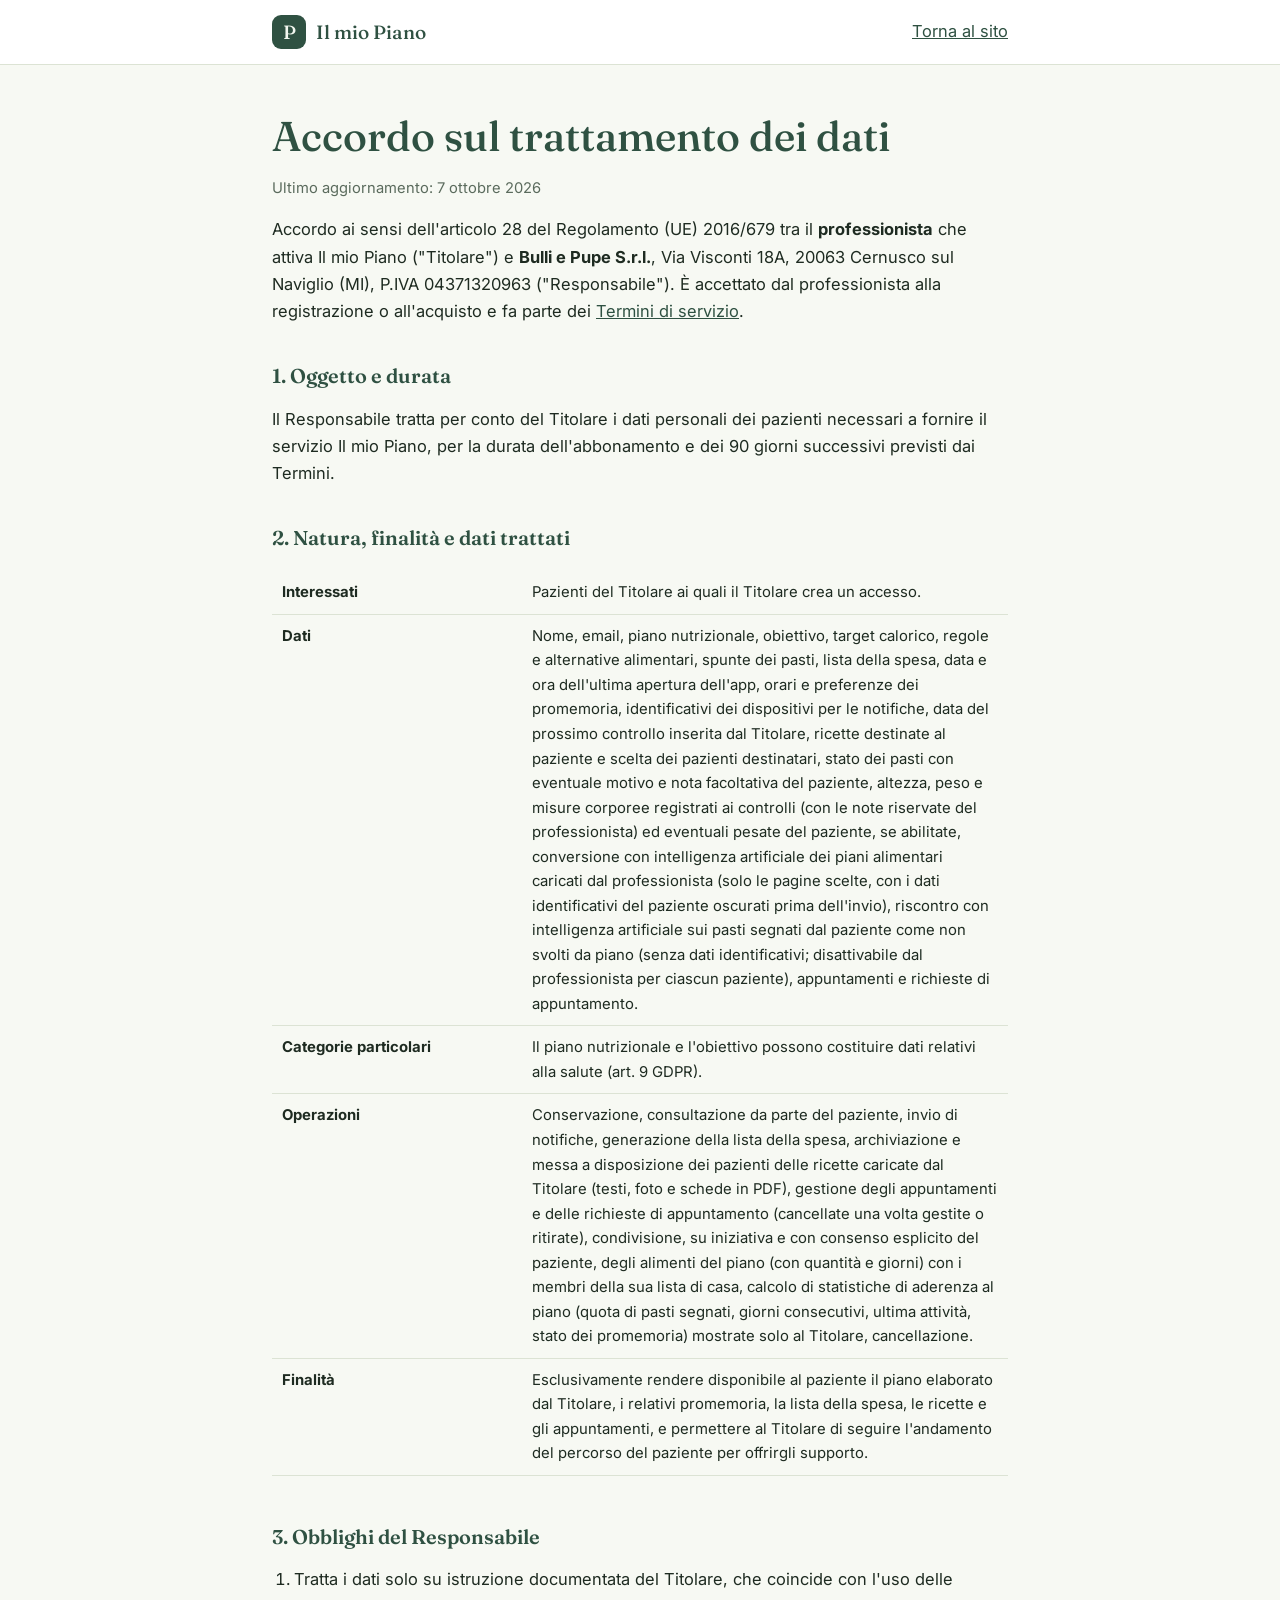
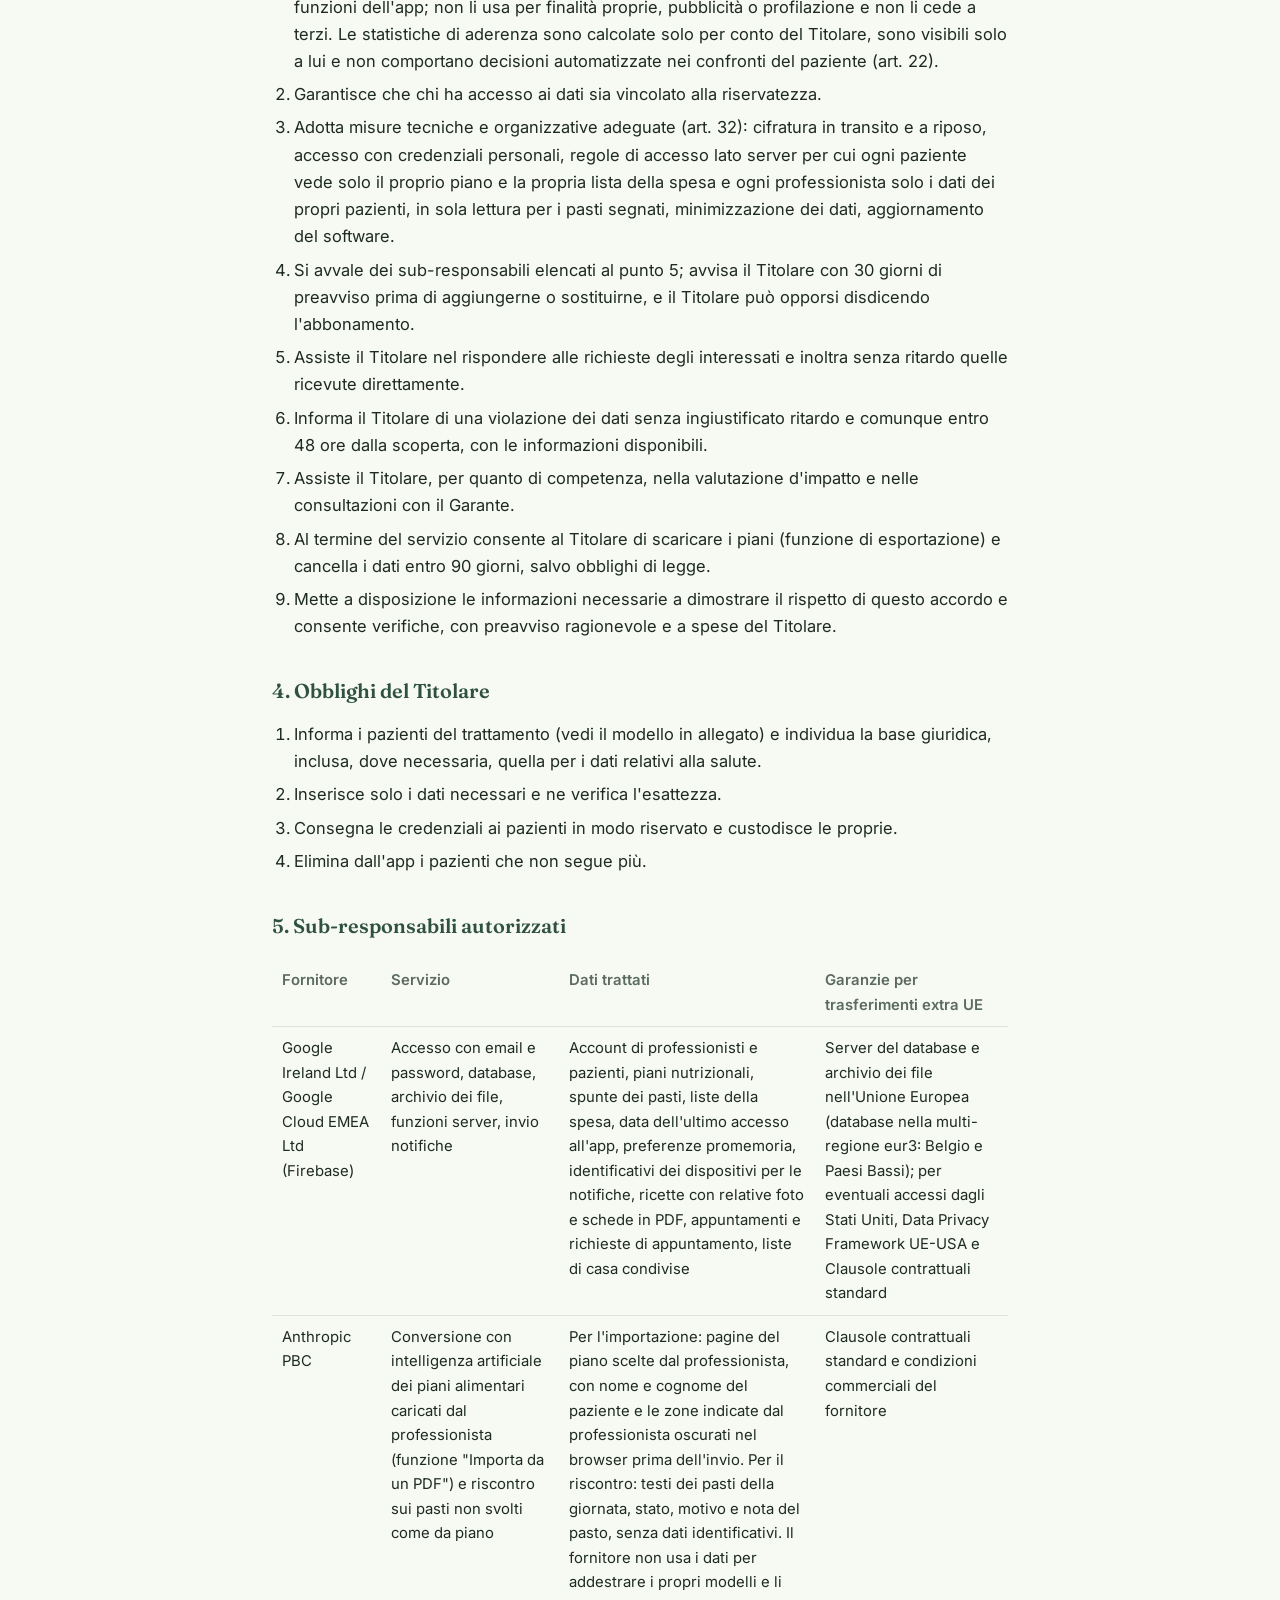
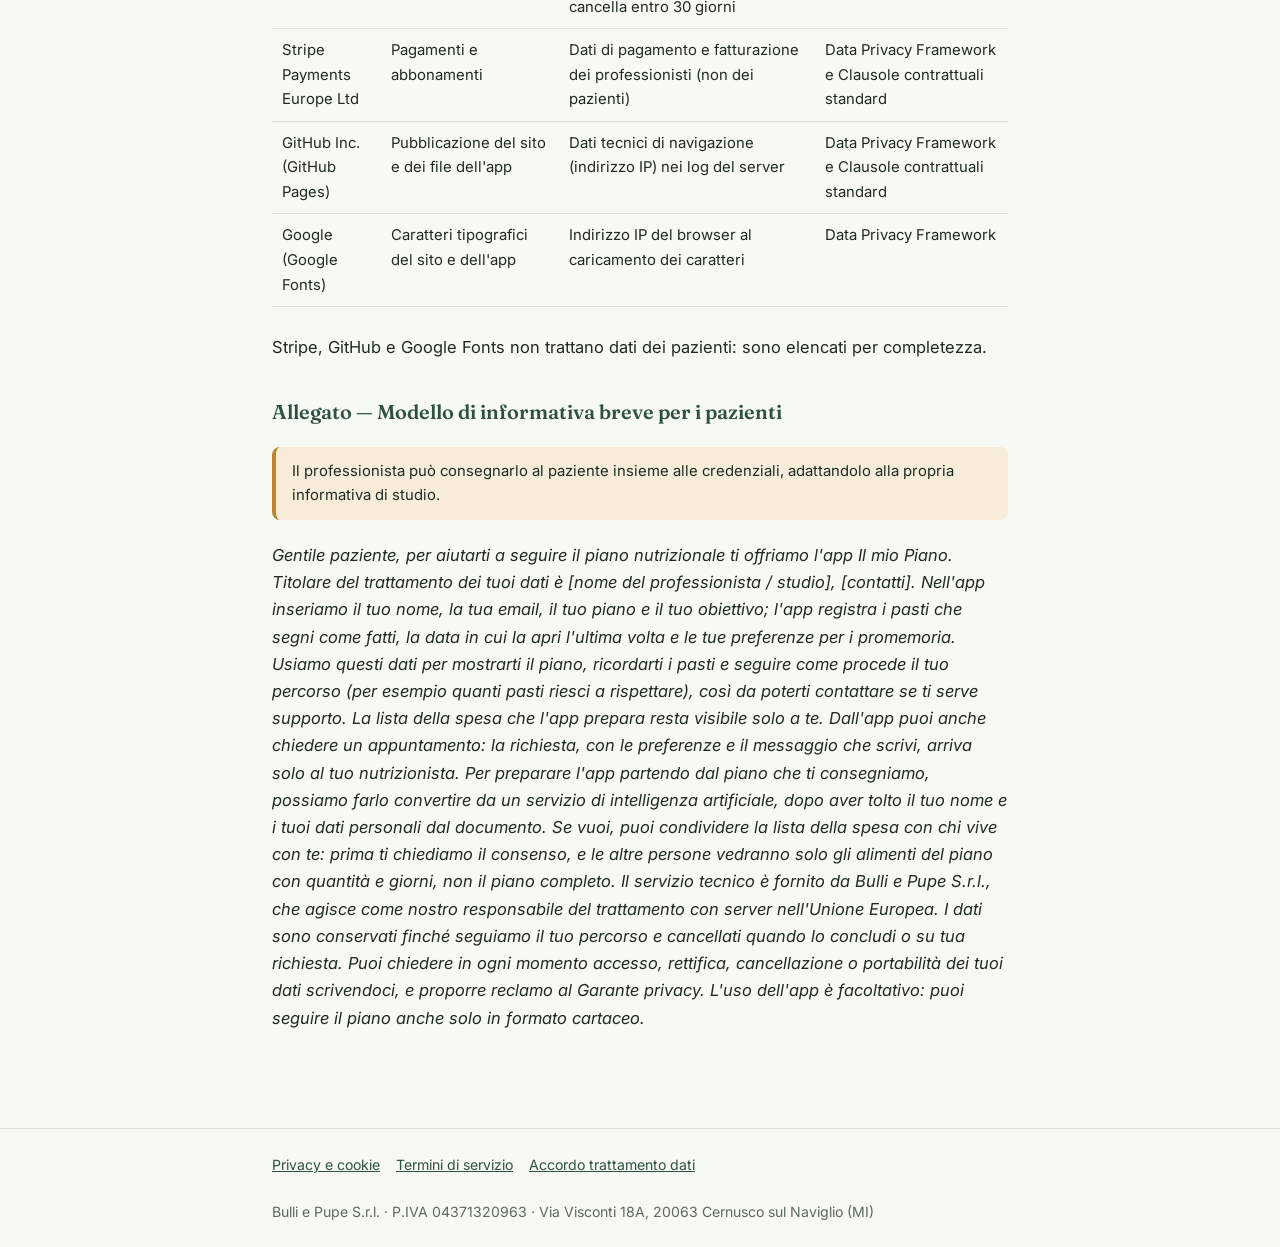
==== commit 6e74ecf3: "Privacy e accordo art. 28: riscontro AI sui pasti non come da piano" ====
--- a/accordo-trattamento-dati.html
+++ b/accordo-trattamento-dati.html
@@ -27,7 +27,7 @@
 a{color:var(--accent)}
 </style></head><body>
 <header><div class="w"><a class="brand" href="index.html"><span class="mark">P</span>Il mio Piano</a><a href="index.html">Torna al sito</a></div></header>
-<main><div class="w"><h1>Accordo sul trattamento dei dati</h1><p class="meta">Ultimo aggiornamento: 30 settembre 2026</p>
+<main><div class="w"><h1>Accordo sul trattamento dei dati</h1><p class="meta">Ultimo aggiornamento: 7 ottobre 2026</p>
 <p>Accordo ai sensi dell'articolo 28 del Regolamento (UE) 2016/679 tra il <strong>professionista</strong> che attiva Il mio Piano ("Titolare") e <strong>Bulli e Pupe S.r.l.</strong>, Via Visconti 18A, 20063 Cernusco sul Naviglio (MI), P.IVA 04371320963 ("Responsabile"). È accettato dal professionista alla registrazione o all'acquisto e fa parte dei <a href="termini.html">Termini di servizio</a>.</p>
 
 <h2>1. Oggetto e durata</h2>
@@ -36,7 +36,7 @@
 <h2>2. Natura, finalità e dati trattati</h2>
 <div class="tw"><table>
 <tr><td style="width:34%"><strong>Interessati</strong></td><td>Pazienti del Titolare ai quali il Titolare crea un accesso.</td></tr>
-<tr><td><strong>Dati</strong></td><td>Nome, email, piano nutrizionale, obiettivo, target calorico, regole e alternative alimentari, spunte dei pasti, lista della spesa, data e ora dell'ultima apertura dell'app, orari e preferenze dei promemoria, identificativi dei dispositivi per le notifiche, data del prossimo controllo inserita dal Titolare, ricette destinate al paziente e scelta dei pazienti destinatari, stato dei pasti con eventuale motivo e nota facoltativa del paziente, altezza, peso e misure corporee registrati ai controlli (con le note riservate del professionista) ed eventuali pesate del paziente, se abilitate, conversione con intelligenza artificiale dei piani alimentari caricati dal professionista (solo le pagine scelte, con i dati identificativi del paziente oscurati prima dell'invio), appuntamenti e richieste di appuntamento.</td></tr>
+<tr><td><strong>Dati</strong></td><td>Nome, email, piano nutrizionale, obiettivo, target calorico, regole e alternative alimentari, spunte dei pasti, lista della spesa, data e ora dell'ultima apertura dell'app, orari e preferenze dei promemoria, identificativi dei dispositivi per le notifiche, data del prossimo controllo inserita dal Titolare, ricette destinate al paziente e scelta dei pazienti destinatari, stato dei pasti con eventuale motivo e nota facoltativa del paziente, altezza, peso e misure corporee registrati ai controlli (con le note riservate del professionista) ed eventuali pesate del paziente, se abilitate, conversione con intelligenza artificiale dei piani alimentari caricati dal professionista (solo le pagine scelte, con i dati identificativi del paziente oscurati prima dell'invio), riscontro con intelligenza artificiale sui pasti segnati dal paziente come non svolti da piano (senza dati identificativi; disattivabile dal professionista per ciascun paziente), appuntamenti e richieste di appuntamento.</td></tr>
 <tr><td><strong>Categorie particolari</strong></td><td>Il piano nutrizionale e l'obiettivo possono costituire dati relativi alla salute (art. 9 GDPR).</td></tr>
 <tr><td><strong>Operazioni</strong></td><td>Conservazione, consultazione da parte del paziente, invio di notifiche, generazione della lista della spesa, archiviazione e messa a disposizione dei pazienti delle ricette caricate dal Titolare (testi, foto e schede in PDF), gestione degli appuntamenti e delle richieste di appuntamento (cancellate una volta gestite o ritirate), condivisione, su iniziativa e con consenso esplicito del paziente, degli alimenti del piano (con quantità e giorni) con i membri della sua lista di casa, calcolo di statistiche di aderenza al piano (quota di pasti segnati, giorni consecutivi, ultima attività, stato dei promemoria) mostrate solo al Titolare, cancellazione.</td></tr>
 <tr><td><strong>Finalità</strong></td><td>Esclusivamente rendere disponibile al paziente il piano elaborato dal Titolare, i relativi promemoria, la lista della spesa, le ricette e gli appuntamenti, e permettere al Titolare di seguire l'andamento del percorso del paziente per offrirgli supporto.</td></tr>
@@ -67,7 +67,7 @@
 <div class="tw"><table>
 <tr><th>Fornitore</th><th>Servizio</th><th>Dati trattati</th><th>Garanzie per trasferimenti extra UE</th></tr>
 <tr><td>Google Ireland Ltd / Google Cloud EMEA Ltd (Firebase)</td><td>Accesso con email e password, database, archivio dei file, funzioni server, invio notifiche</td><td>Account di professionisti e pazienti, piani nutrizionali, spunte dei pasti, liste della spesa, data dell'ultimo accesso all'app, preferenze promemoria, identificativi dei dispositivi per le notifiche, ricette con relative foto e schede in PDF, appuntamenti e richieste di appuntamento, liste di casa condivise</td><td>Server del database e archivio dei file nell'Unione Europea (database nella multi-regione eur3: Belgio e Paesi Bassi); per eventuali accessi dagli Stati Uniti, Data Privacy Framework UE-USA e Clausole contrattuali standard</td></tr>
-<tr><td>Anthropic PBC</td><td>Conversione con intelligenza artificiale dei piani alimentari caricati dal professionista (funzione "Importa da un PDF"), usata solo su sua iniziativa</td><td>Pagine del piano scelte dal professionista, con nome e cognome del paziente e le zone indicate dal professionista oscurati nel browser prima dell'invio. Il fornitore non usa i dati per addestrare i propri modelli e li cancella entro 30 giorni</td><td>Clausole contrattuali standard e condizioni commerciali del fornitore</td></tr>
+<tr><td>Anthropic PBC</td><td>Conversione con intelligenza artificiale dei piani alimentari caricati dal professionista (funzione "Importa da un PDF") e riscontro sui pasti non svolti come da piano</td><td>Per l'importazione: pagine del piano scelte dal professionista, con nome e cognome del paziente e le zone indicate dal professionista oscurati nel browser prima dell'invio. Per il riscontro: testi dei pasti della giornata, stato, motivo e nota del pasto, senza dati identificativi. Il fornitore non usa i dati per addestrare i propri modelli e li cancella entro 30 giorni</td><td>Clausole contrattuali standard e condizioni commerciali del fornitore</td></tr>
 <tr><td>Stripe Payments Europe Ltd</td><td>Pagamenti e abbonamenti</td><td>Dati di pagamento e fatturazione dei professionisti (non dei pazienti)</td><td>Data Privacy Framework e Clausole contrattuali standard</td></tr>
 <tr><td>GitHub Inc. (GitHub Pages)</td><td>Pubblicazione del sito e dei file dell'app</td><td>Dati tecnici di navigazione (indirizzo IP) nei log del server</td><td>Data Privacy Framework e Clausole contrattuali standard</td></tr>
 <tr><td>Google (Google Fonts)</td><td>Caratteri tipografici del sito e dell'app</td><td>Indirizzo IP del browser al caricamento dei caratteri</td><td>Data Privacy Framework</td></tr>
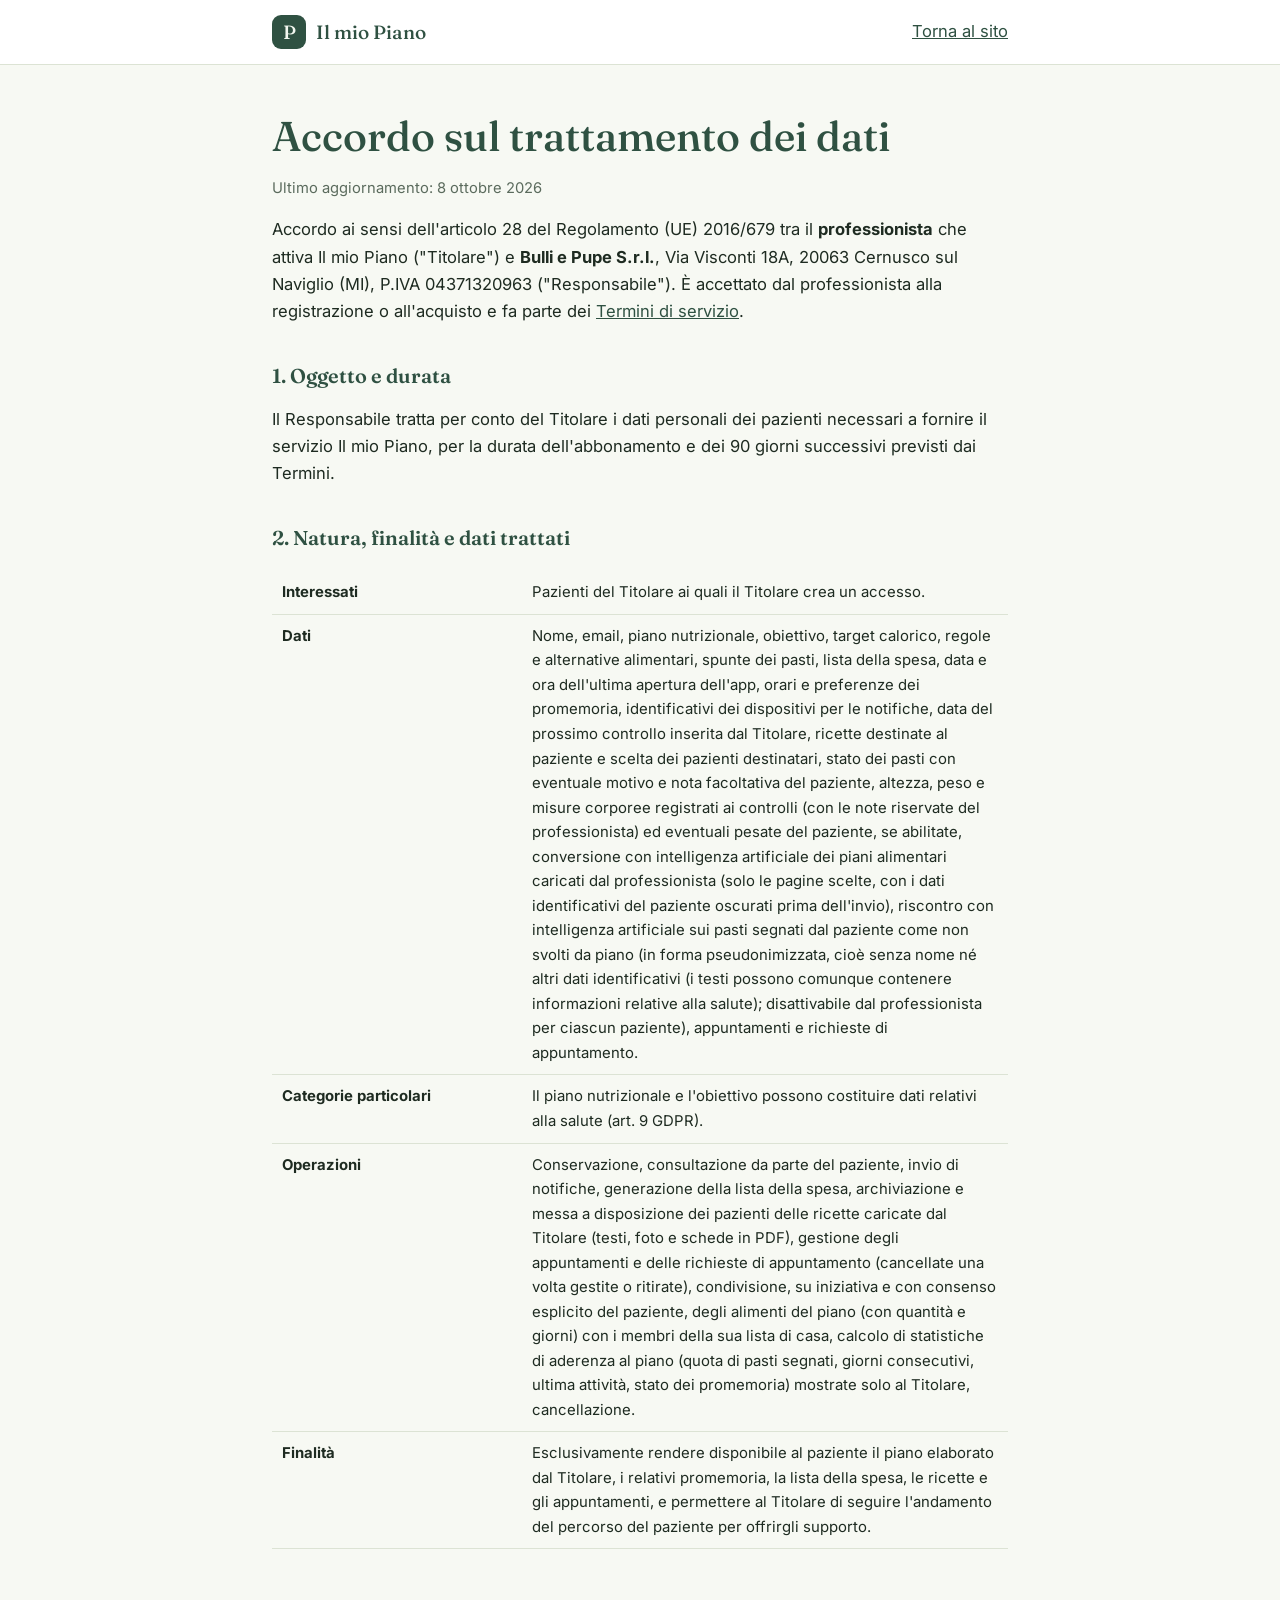
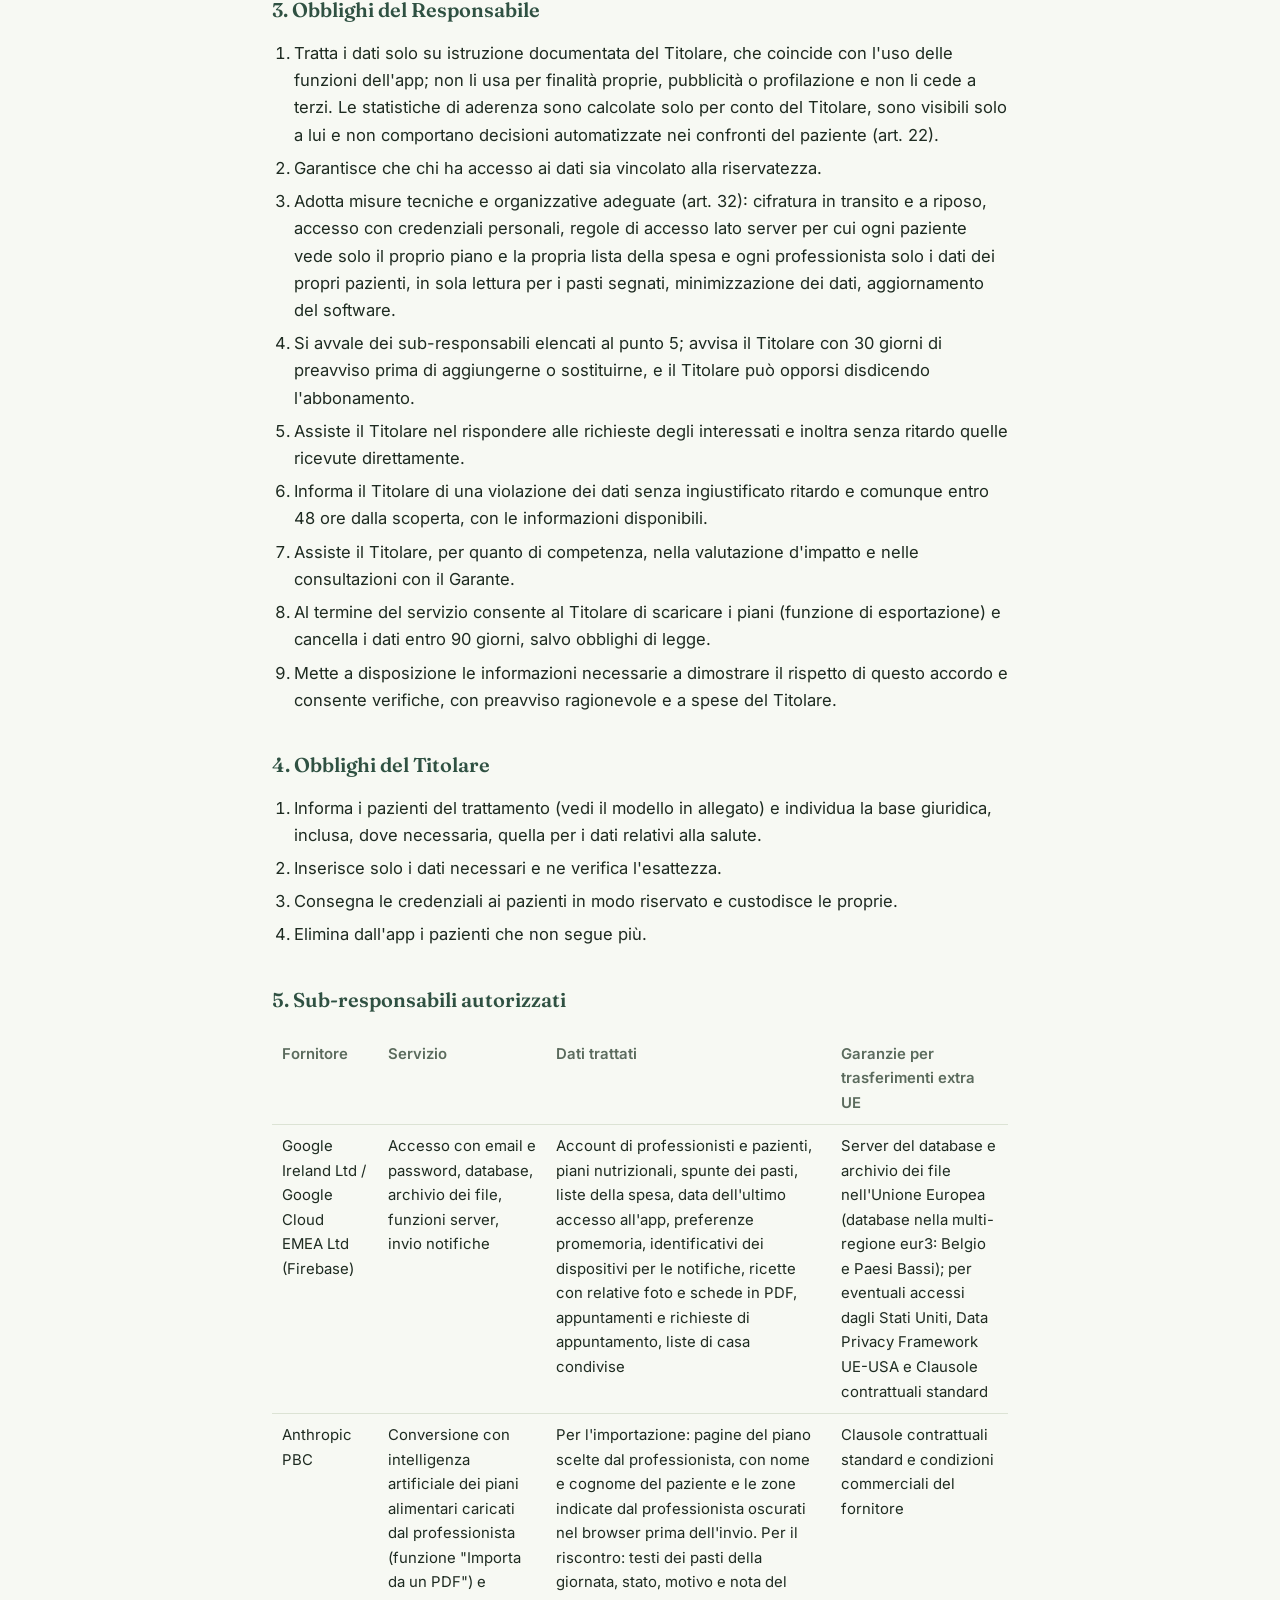
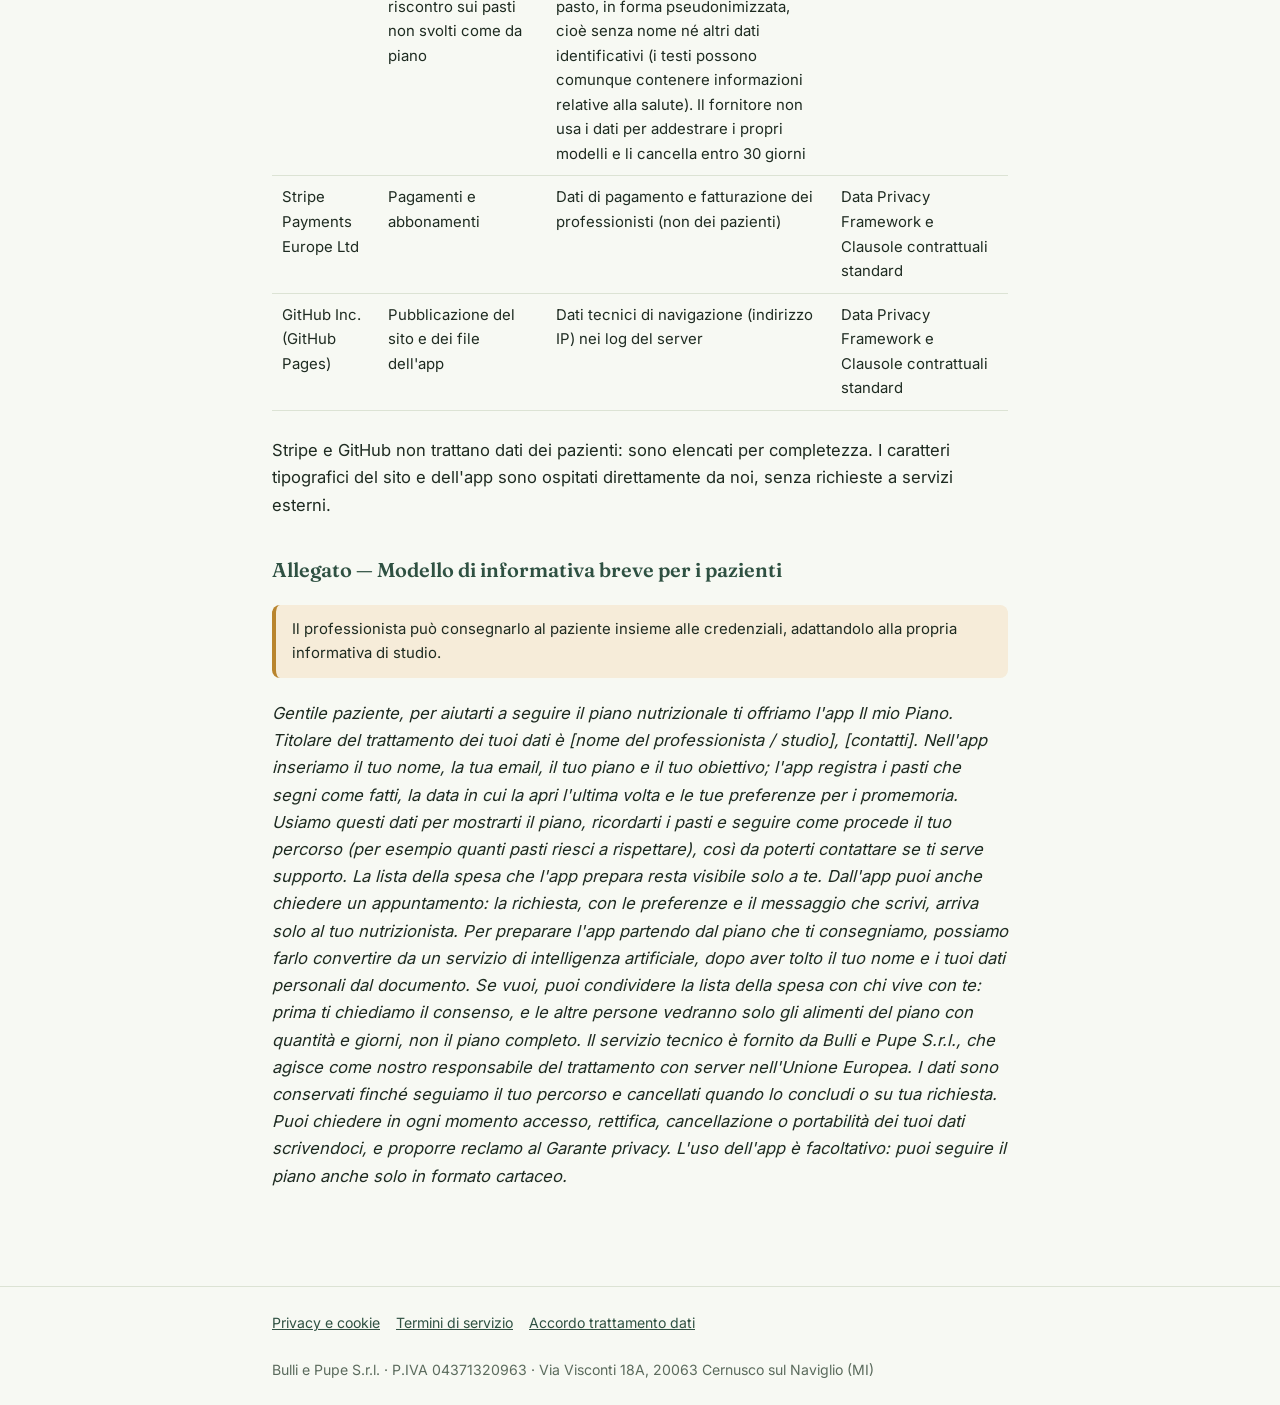
==== commit 7030473e: "Caratteri ospitati da noi (niente Google Fonts), dati per l'AI pseudonimizzati" ====
--- a/accordo-trattamento-dati.html
+++ b/accordo-trattamento-dati.html
@@ -2,7 +2,7 @@
 <meta name="viewport" content="width=device-width, initial-scale=1, viewport-fit=cover">
 <title>Accordo sul trattamento dei dati — Il mio Piano</title><meta name="robots" content="index,follow">
 <link rel="icon" href="data:image/svg+xml,%3Csvg xmlns='http://www.w3.org/2000/svg' viewBox='0 0 32 32'%3E%3Crect width='32' height='32' rx='8' fill='%232F5142'/%3E%3Ctext x='16' y='22' text-anchor='middle' font-family='Georgia' font-size='18' fill='%23F3F7F0'%3EP%3C/text%3E%3C/svg%3E">
-<link href="https://fonts.googleapis.com/css2?family=Fraunces:opsz,wght@9..144,500;9..144,600&family=Inter:wght@400;600&display=swap" rel="stylesheet">
+<link rel="stylesheet" href="fonts.css">
 <style>
 :root{--bg:#F7F9F3;--ink:#1E2B21;--soft:#5B6B5D;--border:#DCE3D4;--accent:#2F5142;--gold:#B9852E}
 *{box-sizing:border-box}html,body{margin:0}
@@ -27,7 +27,7 @@
 a{color:var(--accent)}
 </style></head><body>
 <header><div class="w"><a class="brand" href="index.html"><span class="mark">P</span>Il mio Piano</a><a href="index.html">Torna al sito</a></div></header>
-<main><div class="w"><h1>Accordo sul trattamento dei dati</h1><p class="meta">Ultimo aggiornamento: 7 ottobre 2026</p>
+<main><div class="w"><h1>Accordo sul trattamento dei dati</h1><p class="meta">Ultimo aggiornamento: 8 ottobre 2026</p>
 <p>Accordo ai sensi dell'articolo 28 del Regolamento (UE) 2016/679 tra il <strong>professionista</strong> che attiva Il mio Piano ("Titolare") e <strong>Bulli e Pupe S.r.l.</strong>, Via Visconti 18A, 20063 Cernusco sul Naviglio (MI), P.IVA 04371320963 ("Responsabile"). È accettato dal professionista alla registrazione o all'acquisto e fa parte dei <a href="termini.html">Termini di servizio</a>.</p>
 
 <h2>1. Oggetto e durata</h2>
@@ -36,7 +36,7 @@
 <h2>2. Natura, finalità e dati trattati</h2>
 <div class="tw"><table>
 <tr><td style="width:34%"><strong>Interessati</strong></td><td>Pazienti del Titolare ai quali il Titolare crea un accesso.</td></tr>
-<tr><td><strong>Dati</strong></td><td>Nome, email, piano nutrizionale, obiettivo, target calorico, regole e alternative alimentari, spunte dei pasti, lista della spesa, data e ora dell'ultima apertura dell'app, orari e preferenze dei promemoria, identificativi dei dispositivi per le notifiche, data del prossimo controllo inserita dal Titolare, ricette destinate al paziente e scelta dei pazienti destinatari, stato dei pasti con eventuale motivo e nota facoltativa del paziente, altezza, peso e misure corporee registrati ai controlli (con le note riservate del professionista) ed eventuali pesate del paziente, se abilitate, conversione con intelligenza artificiale dei piani alimentari caricati dal professionista (solo le pagine scelte, con i dati identificativi del paziente oscurati prima dell'invio), riscontro con intelligenza artificiale sui pasti segnati dal paziente come non svolti da piano (senza dati identificativi; disattivabile dal professionista per ciascun paziente), appuntamenti e richieste di appuntamento.</td></tr>
+<tr><td><strong>Dati</strong></td><td>Nome, email, piano nutrizionale, obiettivo, target calorico, regole e alternative alimentari, spunte dei pasti, lista della spesa, data e ora dell'ultima apertura dell'app, orari e preferenze dei promemoria, identificativi dei dispositivi per le notifiche, data del prossimo controllo inserita dal Titolare, ricette destinate al paziente e scelta dei pazienti destinatari, stato dei pasti con eventuale motivo e nota facoltativa del paziente, altezza, peso e misure corporee registrati ai controlli (con le note riservate del professionista) ed eventuali pesate del paziente, se abilitate, conversione con intelligenza artificiale dei piani alimentari caricati dal professionista (solo le pagine scelte, con i dati identificativi del paziente oscurati prima dell'invio), riscontro con intelligenza artificiale sui pasti segnati dal paziente come non svolti da piano (in forma pseudonimizzata, cioè senza nome né altri dati identificativi (i testi possono comunque contenere informazioni relative alla salute); disattivabile dal professionista per ciascun paziente), appuntamenti e richieste di appuntamento.</td></tr>
 <tr><td><strong>Categorie particolari</strong></td><td>Il piano nutrizionale e l'obiettivo possono costituire dati relativi alla salute (art. 9 GDPR).</td></tr>
 <tr><td><strong>Operazioni</strong></td><td>Conservazione, consultazione da parte del paziente, invio di notifiche, generazione della lista della spesa, archiviazione e messa a disposizione dei pazienti delle ricette caricate dal Titolare (testi, foto e schede in PDF), gestione degli appuntamenti e delle richieste di appuntamento (cancellate una volta gestite o ritirate), condivisione, su iniziativa e con consenso esplicito del paziente, degli alimenti del piano (con quantità e giorni) con i membri della sua lista di casa, calcolo di statistiche di aderenza al piano (quota di pasti segnati, giorni consecutivi, ultima attività, stato dei promemoria) mostrate solo al Titolare, cancellazione.</td></tr>
 <tr><td><strong>Finalità</strong></td><td>Esclusivamente rendere disponibile al paziente il piano elaborato dal Titolare, i relativi promemoria, la lista della spesa, le ricette e gli appuntamenti, e permettere al Titolare di seguire l'andamento del percorso del paziente per offrirgli supporto.</td></tr>
@@ -67,12 +67,11 @@
 <div class="tw"><table>
 <tr><th>Fornitore</th><th>Servizio</th><th>Dati trattati</th><th>Garanzie per trasferimenti extra UE</th></tr>
 <tr><td>Google Ireland Ltd / Google Cloud EMEA Ltd (Firebase)</td><td>Accesso con email e password, database, archivio dei file, funzioni server, invio notifiche</td><td>Account di professionisti e pazienti, piani nutrizionali, spunte dei pasti, liste della spesa, data dell'ultimo accesso all'app, preferenze promemoria, identificativi dei dispositivi per le notifiche, ricette con relative foto e schede in PDF, appuntamenti e richieste di appuntamento, liste di casa condivise</td><td>Server del database e archivio dei file nell'Unione Europea (database nella multi-regione eur3: Belgio e Paesi Bassi); per eventuali accessi dagli Stati Uniti, Data Privacy Framework UE-USA e Clausole contrattuali standard</td></tr>
-<tr><td>Anthropic PBC</td><td>Conversione con intelligenza artificiale dei piani alimentari caricati dal professionista (funzione "Importa da un PDF") e riscontro sui pasti non svolti come da piano</td><td>Per l'importazione: pagine del piano scelte dal professionista, con nome e cognome del paziente e le zone indicate dal professionista oscurati nel browser prima dell'invio. Per il riscontro: testi dei pasti della giornata, stato, motivo e nota del pasto, senza dati identificativi. Il fornitore non usa i dati per addestrare i propri modelli e li cancella entro 30 giorni</td><td>Clausole contrattuali standard e condizioni commerciali del fornitore</td></tr>
+<tr><td>Anthropic PBC</td><td>Conversione con intelligenza artificiale dei piani alimentari caricati dal professionista (funzione "Importa da un PDF") e riscontro sui pasti non svolti come da piano</td><td>Per l'importazione: pagine del piano scelte dal professionista, con nome e cognome del paziente e le zone indicate dal professionista oscurati nel browser prima dell'invio. Per il riscontro: testi dei pasti della giornata, stato, motivo e nota del pasto, in forma pseudonimizzata, cioè senza nome né altri dati identificativi (i testi possono comunque contenere informazioni relative alla salute). Il fornitore non usa i dati per addestrare i propri modelli e li cancella entro 30 giorni</td><td>Clausole contrattuali standard e condizioni commerciali del fornitore</td></tr>
 <tr><td>Stripe Payments Europe Ltd</td><td>Pagamenti e abbonamenti</td><td>Dati di pagamento e fatturazione dei professionisti (non dei pazienti)</td><td>Data Privacy Framework e Clausole contrattuali standard</td></tr>
 <tr><td>GitHub Inc. (GitHub Pages)</td><td>Pubblicazione del sito e dei file dell'app</td><td>Dati tecnici di navigazione (indirizzo IP) nei log del server</td><td>Data Privacy Framework e Clausole contrattuali standard</td></tr>
-<tr><td>Google (Google Fonts)</td><td>Caratteri tipografici del sito e dell'app</td><td>Indirizzo IP del browser al caricamento dei caratteri</td><td>Data Privacy Framework</td></tr>
 </table></div>
-<p>Stripe, GitHub e Google Fonts non trattano dati dei pazienti: sono elencati per completezza.</p>
+<p>Stripe e GitHub non trattano dati dei pazienti: sono elencati per completezza. I caratteri tipografici del sito e dell'app sono ospitati direttamente da noi, senza richieste a servizi esterni.</p>
 
 <h2>Allegato — Modello di informativa breve per i pazienti</h2>
 <div class="nota">Il professionista può consegnarlo al paziente insieme alle credenziali, adattandolo alla propria informativa di studio.</div>
--- a/fonts.css
+++ b/fonts.css
@@ -0,0 +1,6 @@
+/* Caratteri ospitati da noi (nessuna richiesta a Google Fonts). Inter e Fraunces: licenza SIL Open Font License. */
+@font-face{font-family:"Fraunces";font-style:normal;font-display:swap;font-weight:100 900;src:url("fonts/fraunces-latin-opsz-normal.woff2") format("woff2-variations"),url("fonts/fraunces-latin-opsz-normal.woff2") format("woff2");}
+@font-face{font-family:"Inter";font-style:normal;font-display:swap;font-weight:400;src:url("fonts/inter-latin-400-normal.woff2") format("woff2");}
+@font-face{font-family:"Inter";font-style:normal;font-display:swap;font-weight:500;src:url("fonts/inter-latin-500-normal.woff2") format("woff2");}
+@font-face{font-family:"Inter";font-style:normal;font-display:swap;font-weight:600;src:url("fonts/inter-latin-600-normal.woff2") format("woff2");}
+@font-face{font-family:"Inter";font-style:normal;font-display:swap;font-weight:700;src:url("fonts/inter-latin-700-normal.woff2") format("woff2");}
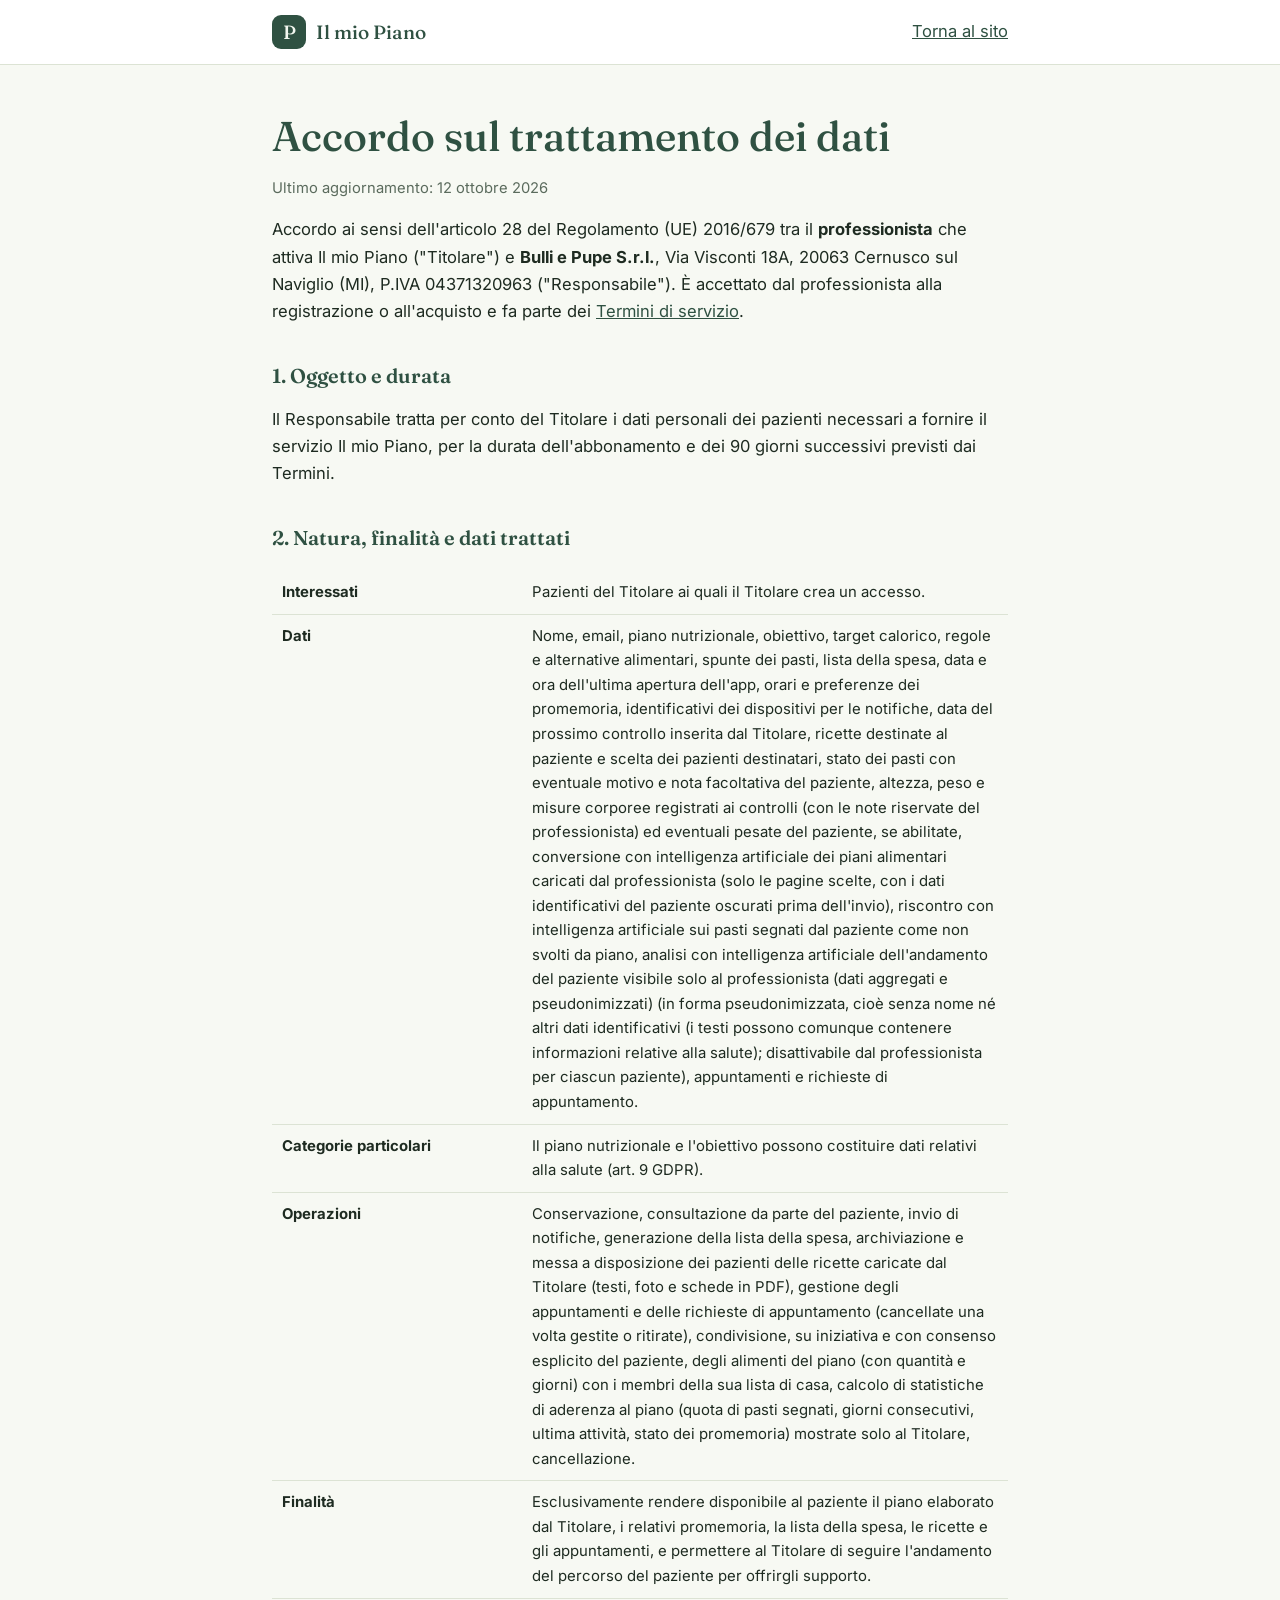
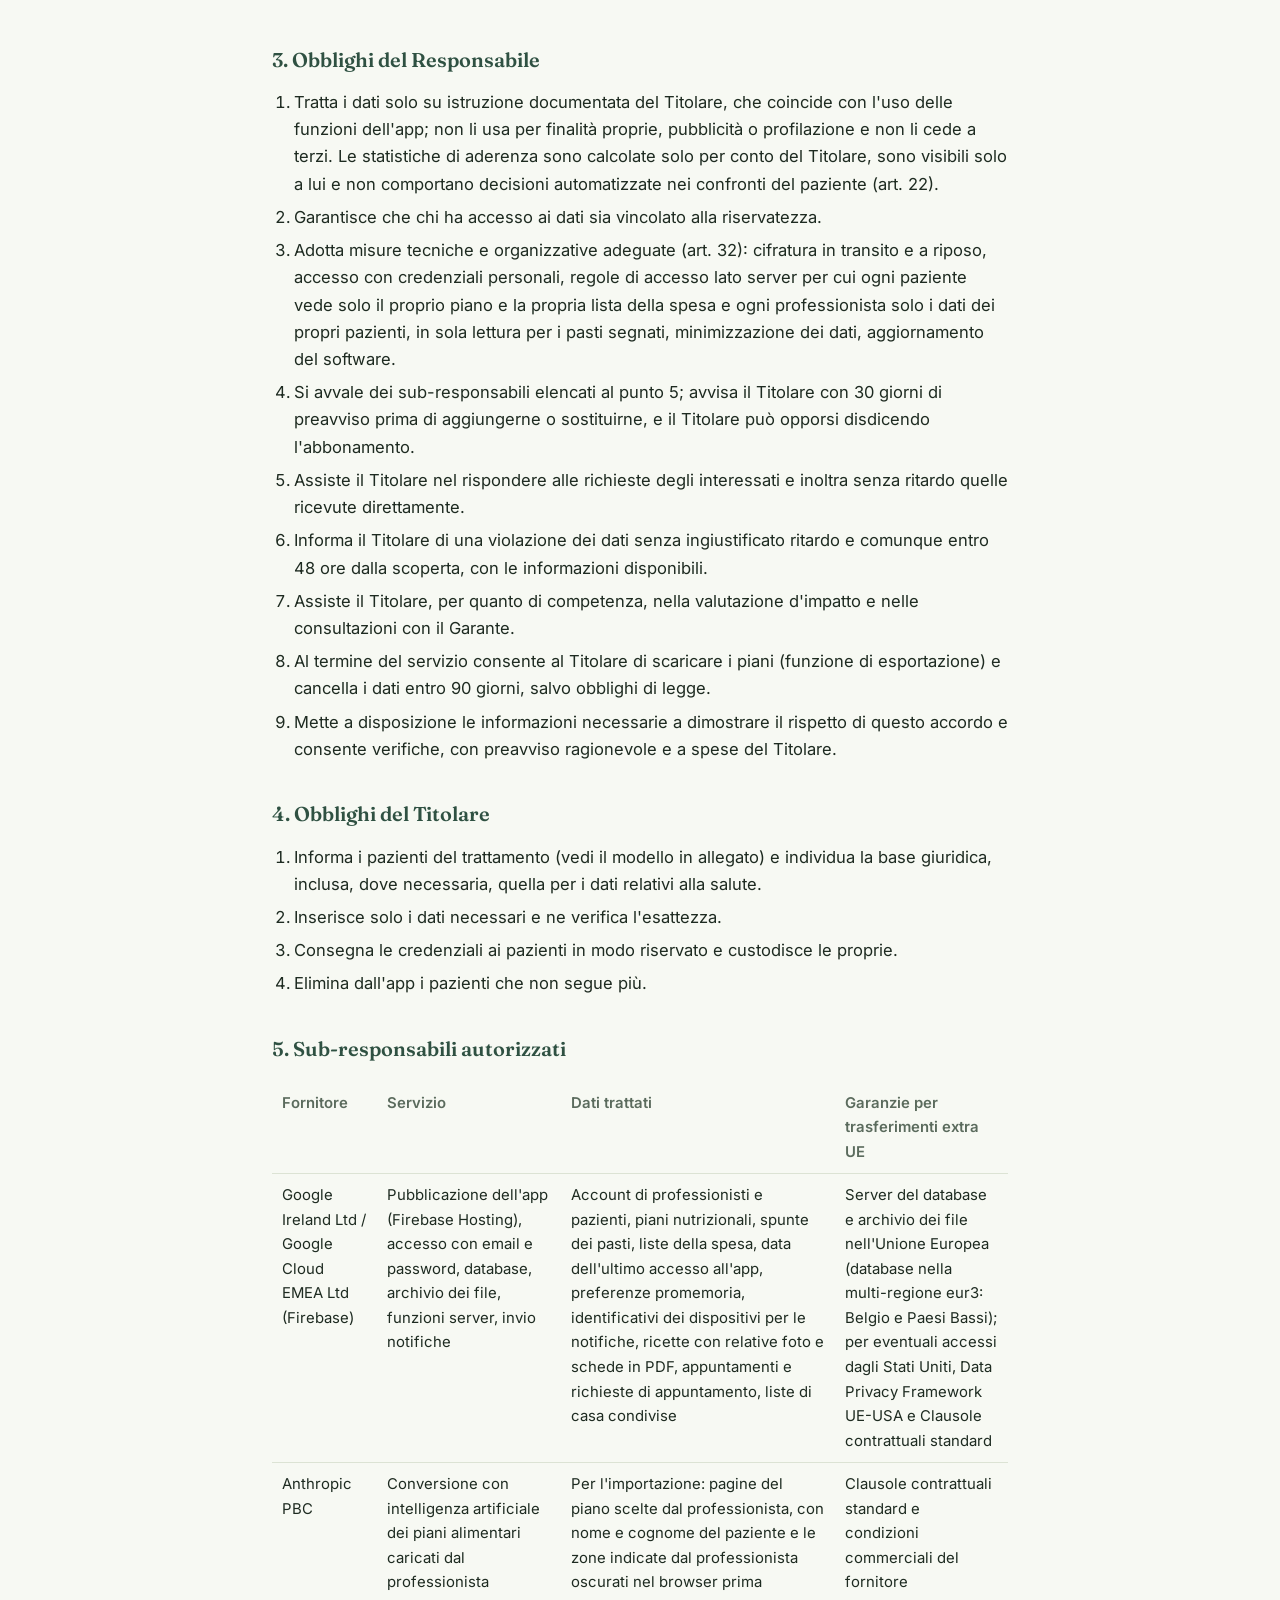
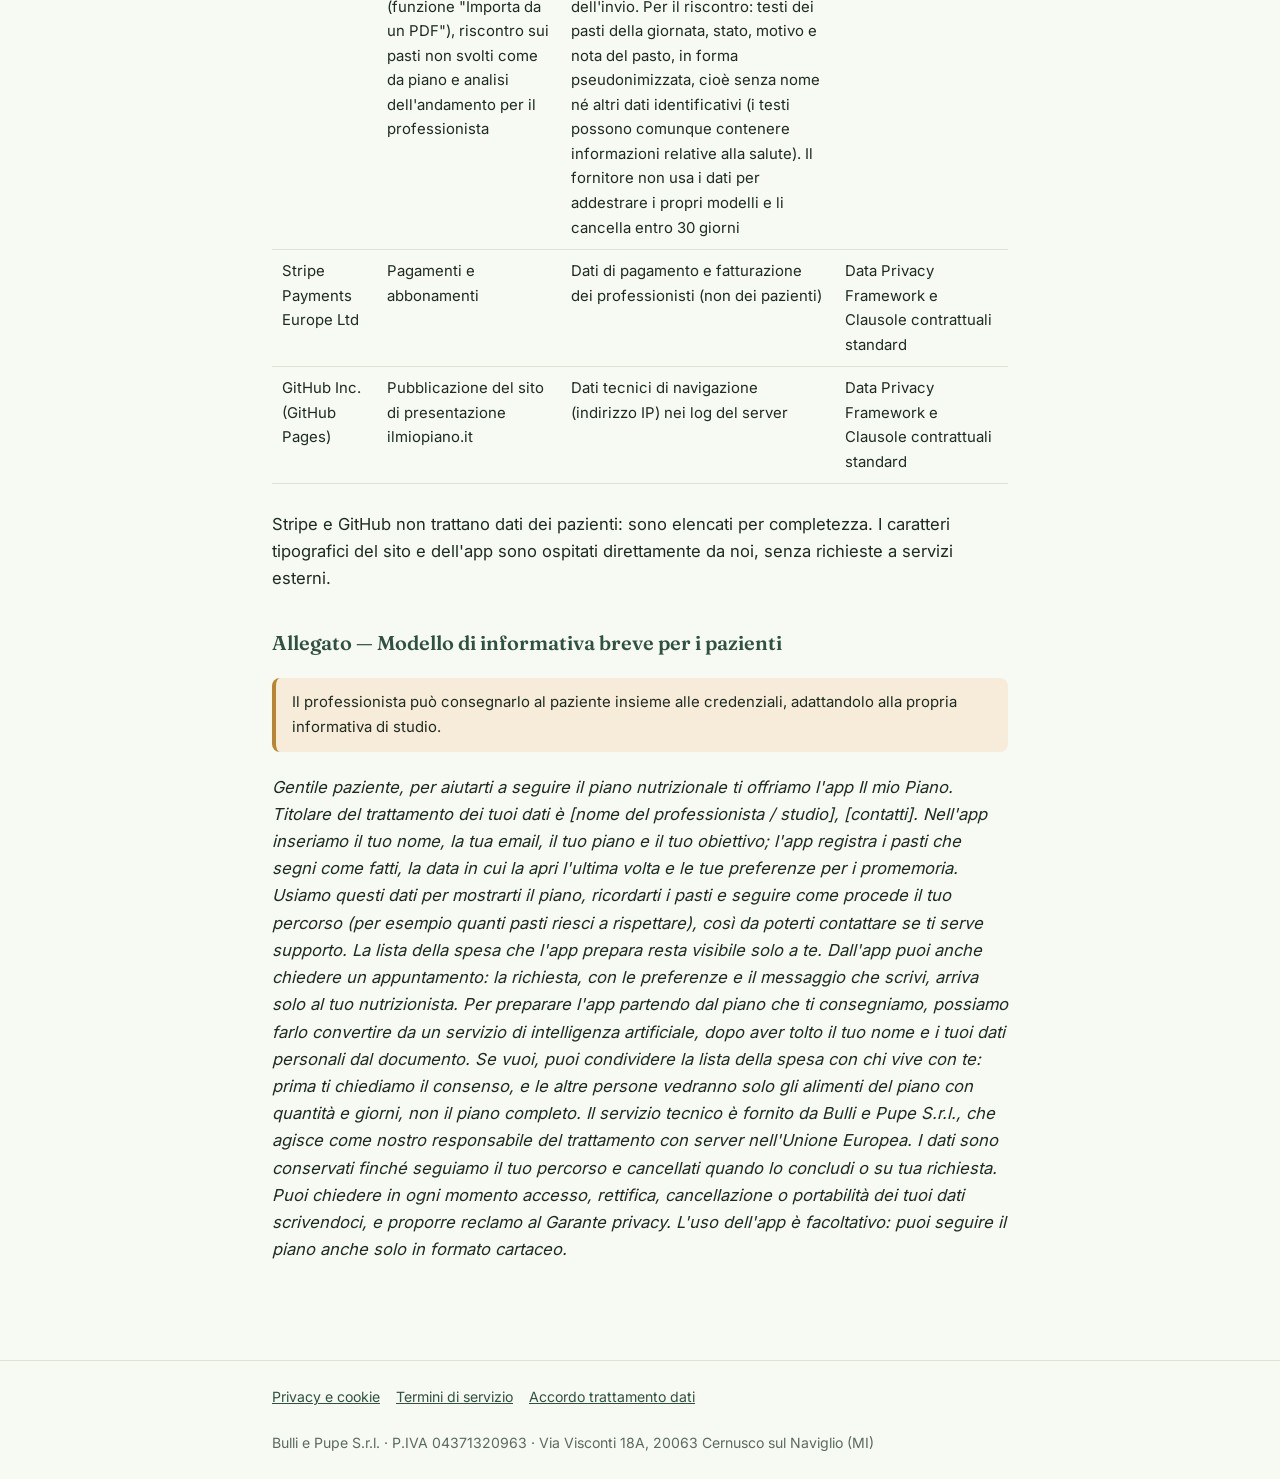
==== commit ceb521b5: "Privacy e accordo art. 28: analisi AI dell'andamento, dettatura vocale, app su Firebase Hosting" ====
--- a/accordo-trattamento-dati.html
+++ b/accordo-trattamento-dati.html
@@ -27,7 +27,7 @@
 a{color:var(--accent)}
 </style></head><body>
 <header><div class="w"><a class="brand" href="index.html"><span class="mark">P</span>Il mio Piano</a><a href="index.html">Torna al sito</a></div></header>
-<main><div class="w"><h1>Accordo sul trattamento dei dati</h1><p class="meta">Ultimo aggiornamento: 8 ottobre 2026</p>
+<main><div class="w"><h1>Accordo sul trattamento dei dati</h1><p class="meta">Ultimo aggiornamento: 12 ottobre 2026</p>
 <p>Accordo ai sensi dell'articolo 28 del Regolamento (UE) 2016/679 tra il <strong>professionista</strong> che attiva Il mio Piano ("Titolare") e <strong>Bulli e Pupe S.r.l.</strong>, Via Visconti 18A, 20063 Cernusco sul Naviglio (MI), P.IVA 04371320963 ("Responsabile"). È accettato dal professionista alla registrazione o all'acquisto e fa parte dei <a href="termini.html">Termini di servizio</a>.</p>
 
 <h2>1. Oggetto e durata</h2>
@@ -36,7 +36,7 @@
 <h2>2. Natura, finalità e dati trattati</h2>
 <div class="tw"><table>
 <tr><td style="width:34%"><strong>Interessati</strong></td><td>Pazienti del Titolare ai quali il Titolare crea un accesso.</td></tr>
-<tr><td><strong>Dati</strong></td><td>Nome, email, piano nutrizionale, obiettivo, target calorico, regole e alternative alimentari, spunte dei pasti, lista della spesa, data e ora dell'ultima apertura dell'app, orari e preferenze dei promemoria, identificativi dei dispositivi per le notifiche, data del prossimo controllo inserita dal Titolare, ricette destinate al paziente e scelta dei pazienti destinatari, stato dei pasti con eventuale motivo e nota facoltativa del paziente, altezza, peso e misure corporee registrati ai controlli (con le note riservate del professionista) ed eventuali pesate del paziente, se abilitate, conversione con intelligenza artificiale dei piani alimentari caricati dal professionista (solo le pagine scelte, con i dati identificativi del paziente oscurati prima dell'invio), riscontro con intelligenza artificiale sui pasti segnati dal paziente come non svolti da piano (in forma pseudonimizzata, cioè senza nome né altri dati identificativi (i testi possono comunque contenere informazioni relative alla salute); disattivabile dal professionista per ciascun paziente), appuntamenti e richieste di appuntamento.</td></tr>
+<tr><td><strong>Dati</strong></td><td>Nome, email, piano nutrizionale, obiettivo, target calorico, regole e alternative alimentari, spunte dei pasti, lista della spesa, data e ora dell'ultima apertura dell'app, orari e preferenze dei promemoria, identificativi dei dispositivi per le notifiche, data del prossimo controllo inserita dal Titolare, ricette destinate al paziente e scelta dei pazienti destinatari, stato dei pasti con eventuale motivo e nota facoltativa del paziente, altezza, peso e misure corporee registrati ai controlli (con le note riservate del professionista) ed eventuali pesate del paziente, se abilitate, conversione con intelligenza artificiale dei piani alimentari caricati dal professionista (solo le pagine scelte, con i dati identificativi del paziente oscurati prima dell'invio), riscontro con intelligenza artificiale sui pasti segnati dal paziente come non svolti da piano, analisi con intelligenza artificiale dell'andamento del paziente visibile solo al professionista (dati aggregati e pseudonimizzati) (in forma pseudonimizzata, cioè senza nome né altri dati identificativi (i testi possono comunque contenere informazioni relative alla salute); disattivabile dal professionista per ciascun paziente), appuntamenti e richieste di appuntamento.</td></tr>
 <tr><td><strong>Categorie particolari</strong></td><td>Il piano nutrizionale e l'obiettivo possono costituire dati relativi alla salute (art. 9 GDPR).</td></tr>
 <tr><td><strong>Operazioni</strong></td><td>Conservazione, consultazione da parte del paziente, invio di notifiche, generazione della lista della spesa, archiviazione e messa a disposizione dei pazienti delle ricette caricate dal Titolare (testi, foto e schede in PDF), gestione degli appuntamenti e delle richieste di appuntamento (cancellate una volta gestite o ritirate), condivisione, su iniziativa e con consenso esplicito del paziente, degli alimenti del piano (con quantità e giorni) con i membri della sua lista di casa, calcolo di statistiche di aderenza al piano (quota di pasti segnati, giorni consecutivi, ultima attività, stato dei promemoria) mostrate solo al Titolare, cancellazione.</td></tr>
 <tr><td><strong>Finalità</strong></td><td>Esclusivamente rendere disponibile al paziente il piano elaborato dal Titolare, i relativi promemoria, la lista della spesa, le ricette e gli appuntamenti, e permettere al Titolare di seguire l'andamento del percorso del paziente per offrirgli supporto.</td></tr>
@@ -66,10 +66,10 @@
 <h2>5. Sub-responsabili autorizzati</h2>
 <div class="tw"><table>
 <tr><th>Fornitore</th><th>Servizio</th><th>Dati trattati</th><th>Garanzie per trasferimenti extra UE</th></tr>
-<tr><td>Google Ireland Ltd / Google Cloud EMEA Ltd (Firebase)</td><td>Accesso con email e password, database, archivio dei file, funzioni server, invio notifiche</td><td>Account di professionisti e pazienti, piani nutrizionali, spunte dei pasti, liste della spesa, data dell'ultimo accesso all'app, preferenze promemoria, identificativi dei dispositivi per le notifiche, ricette con relative foto e schede in PDF, appuntamenti e richieste di appuntamento, liste di casa condivise</td><td>Server del database e archivio dei file nell'Unione Europea (database nella multi-regione eur3: Belgio e Paesi Bassi); per eventuali accessi dagli Stati Uniti, Data Privacy Framework UE-USA e Clausole contrattuali standard</td></tr>
-<tr><td>Anthropic PBC</td><td>Conversione con intelligenza artificiale dei piani alimentari caricati dal professionista (funzione "Importa da un PDF") e riscontro sui pasti non svolti come da piano</td><td>Per l'importazione: pagine del piano scelte dal professionista, con nome e cognome del paziente e le zone indicate dal professionista oscurati nel browser prima dell'invio. Per il riscontro: testi dei pasti della giornata, stato, motivo e nota del pasto, in forma pseudonimizzata, cioè senza nome né altri dati identificativi (i testi possono comunque contenere informazioni relative alla salute). Il fornitore non usa i dati per addestrare i propri modelli e li cancella entro 30 giorni</td><td>Clausole contrattuali standard e condizioni commerciali del fornitore</td></tr>
+<tr><td>Google Ireland Ltd / Google Cloud EMEA Ltd (Firebase)</td><td>Pubblicazione dell'app (Firebase Hosting), accesso con email e password, database, archivio dei file, funzioni server, invio notifiche</td><td>Account di professionisti e pazienti, piani nutrizionali, spunte dei pasti, liste della spesa, data dell'ultimo accesso all'app, preferenze promemoria, identificativi dei dispositivi per le notifiche, ricette con relative foto e schede in PDF, appuntamenti e richieste di appuntamento, liste di casa condivise</td><td>Server del database e archivio dei file nell'Unione Europea (database nella multi-regione eur3: Belgio e Paesi Bassi); per eventuali accessi dagli Stati Uniti, Data Privacy Framework UE-USA e Clausole contrattuali standard</td></tr>
+<tr><td>Anthropic PBC</td><td>Conversione con intelligenza artificiale dei piani alimentari caricati dal professionista (funzione "Importa da un PDF"), riscontro sui pasti non svolti come da piano e analisi dell'andamento per il professionista</td><td>Per l'importazione: pagine del piano scelte dal professionista, con nome e cognome del paziente e le zone indicate dal professionista oscurati nel browser prima dell'invio. Per il riscontro: testi dei pasti della giornata, stato, motivo e nota del pasto, in forma pseudonimizzata, cioè senza nome né altri dati identificativi (i testi possono comunque contenere informazioni relative alla salute). Il fornitore non usa i dati per addestrare i propri modelli e li cancella entro 30 giorni</td><td>Clausole contrattuali standard e condizioni commerciali del fornitore</td></tr>
 <tr><td>Stripe Payments Europe Ltd</td><td>Pagamenti e abbonamenti</td><td>Dati di pagamento e fatturazione dei professionisti (non dei pazienti)</td><td>Data Privacy Framework e Clausole contrattuali standard</td></tr>
-<tr><td>GitHub Inc. (GitHub Pages)</td><td>Pubblicazione del sito e dei file dell'app</td><td>Dati tecnici di navigazione (indirizzo IP) nei log del server</td><td>Data Privacy Framework e Clausole contrattuali standard</td></tr>
+<tr><td>GitHub Inc. (GitHub Pages)</td><td>Pubblicazione del sito di presentazione ilmiopiano.it</td><td>Dati tecnici di navigazione (indirizzo IP) nei log del server</td><td>Data Privacy Framework e Clausole contrattuali standard</td></tr>
 </table></div>
 <p>Stripe e GitHub non trattano dati dei pazienti: sono elencati per completezza. I caratteri tipografici del sito e dell'app sono ospitati direttamente da noi, senza richieste a servizi esterni.</p>
 
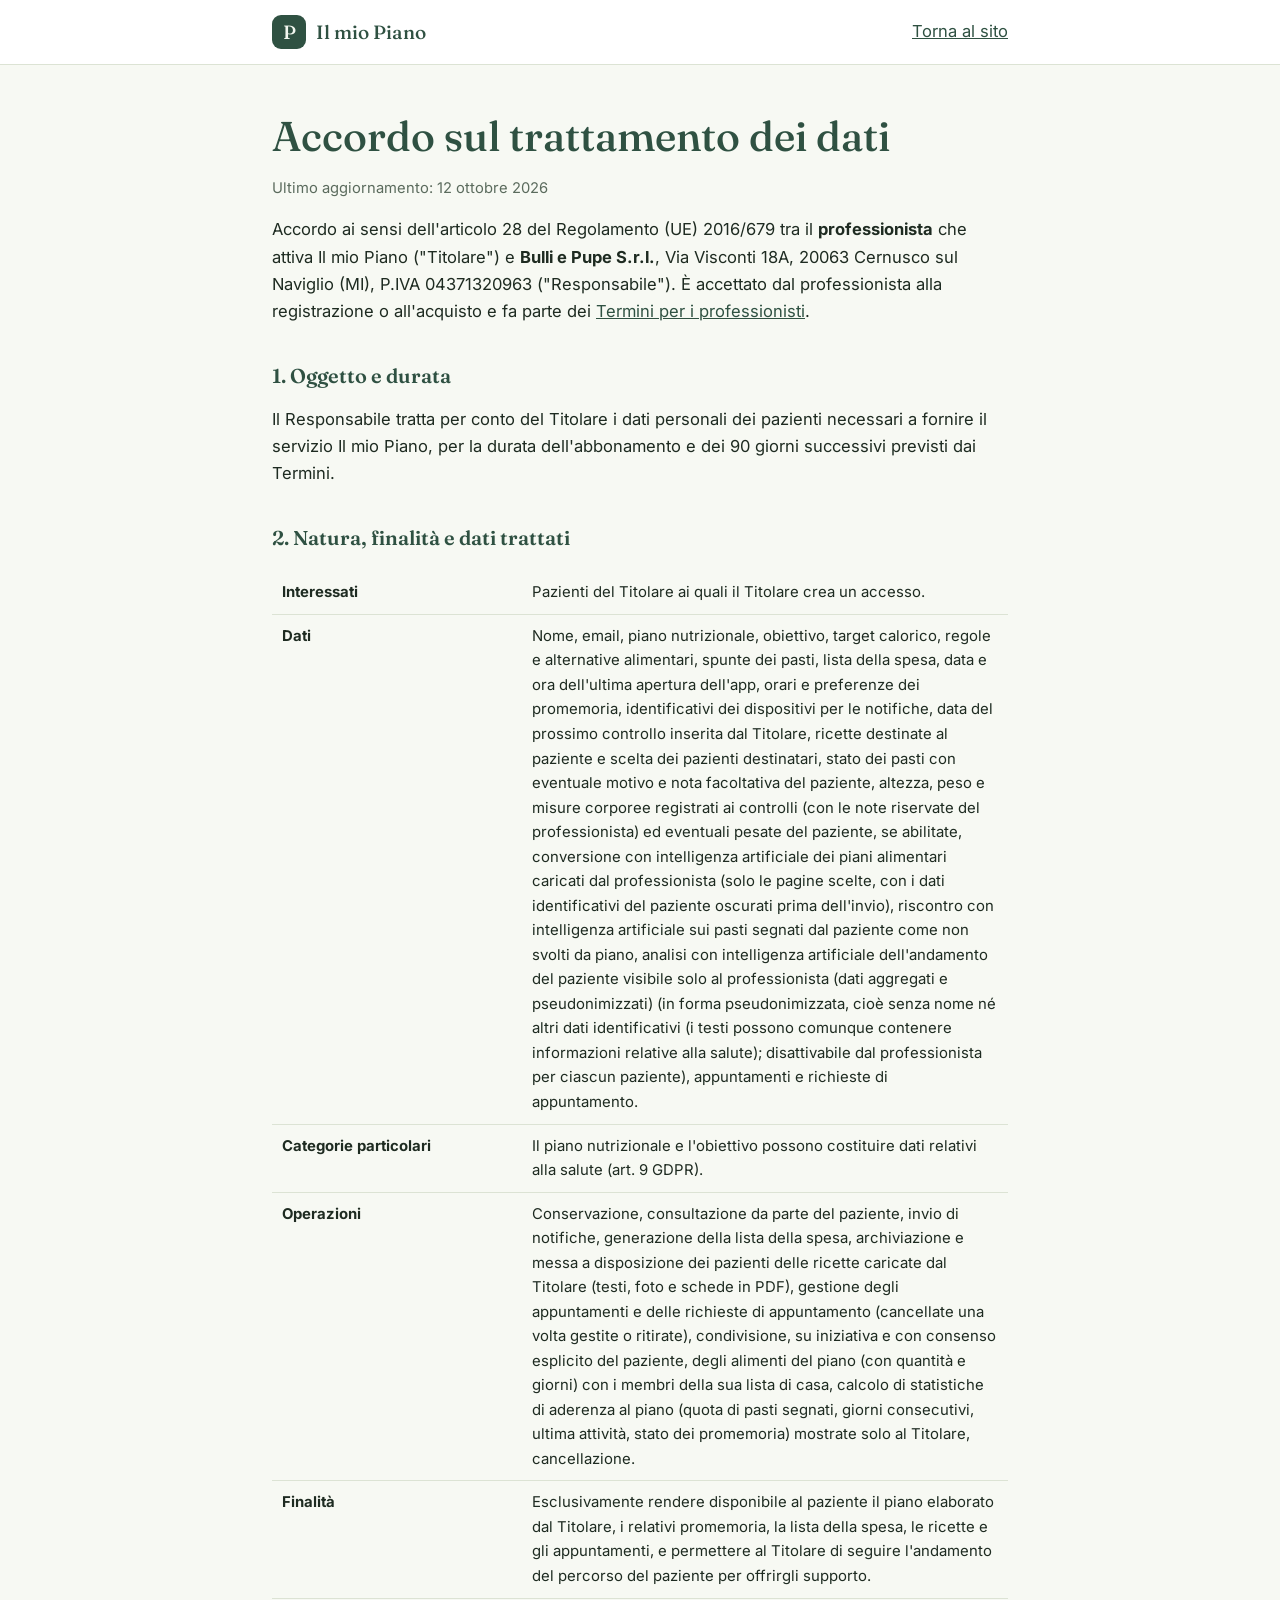
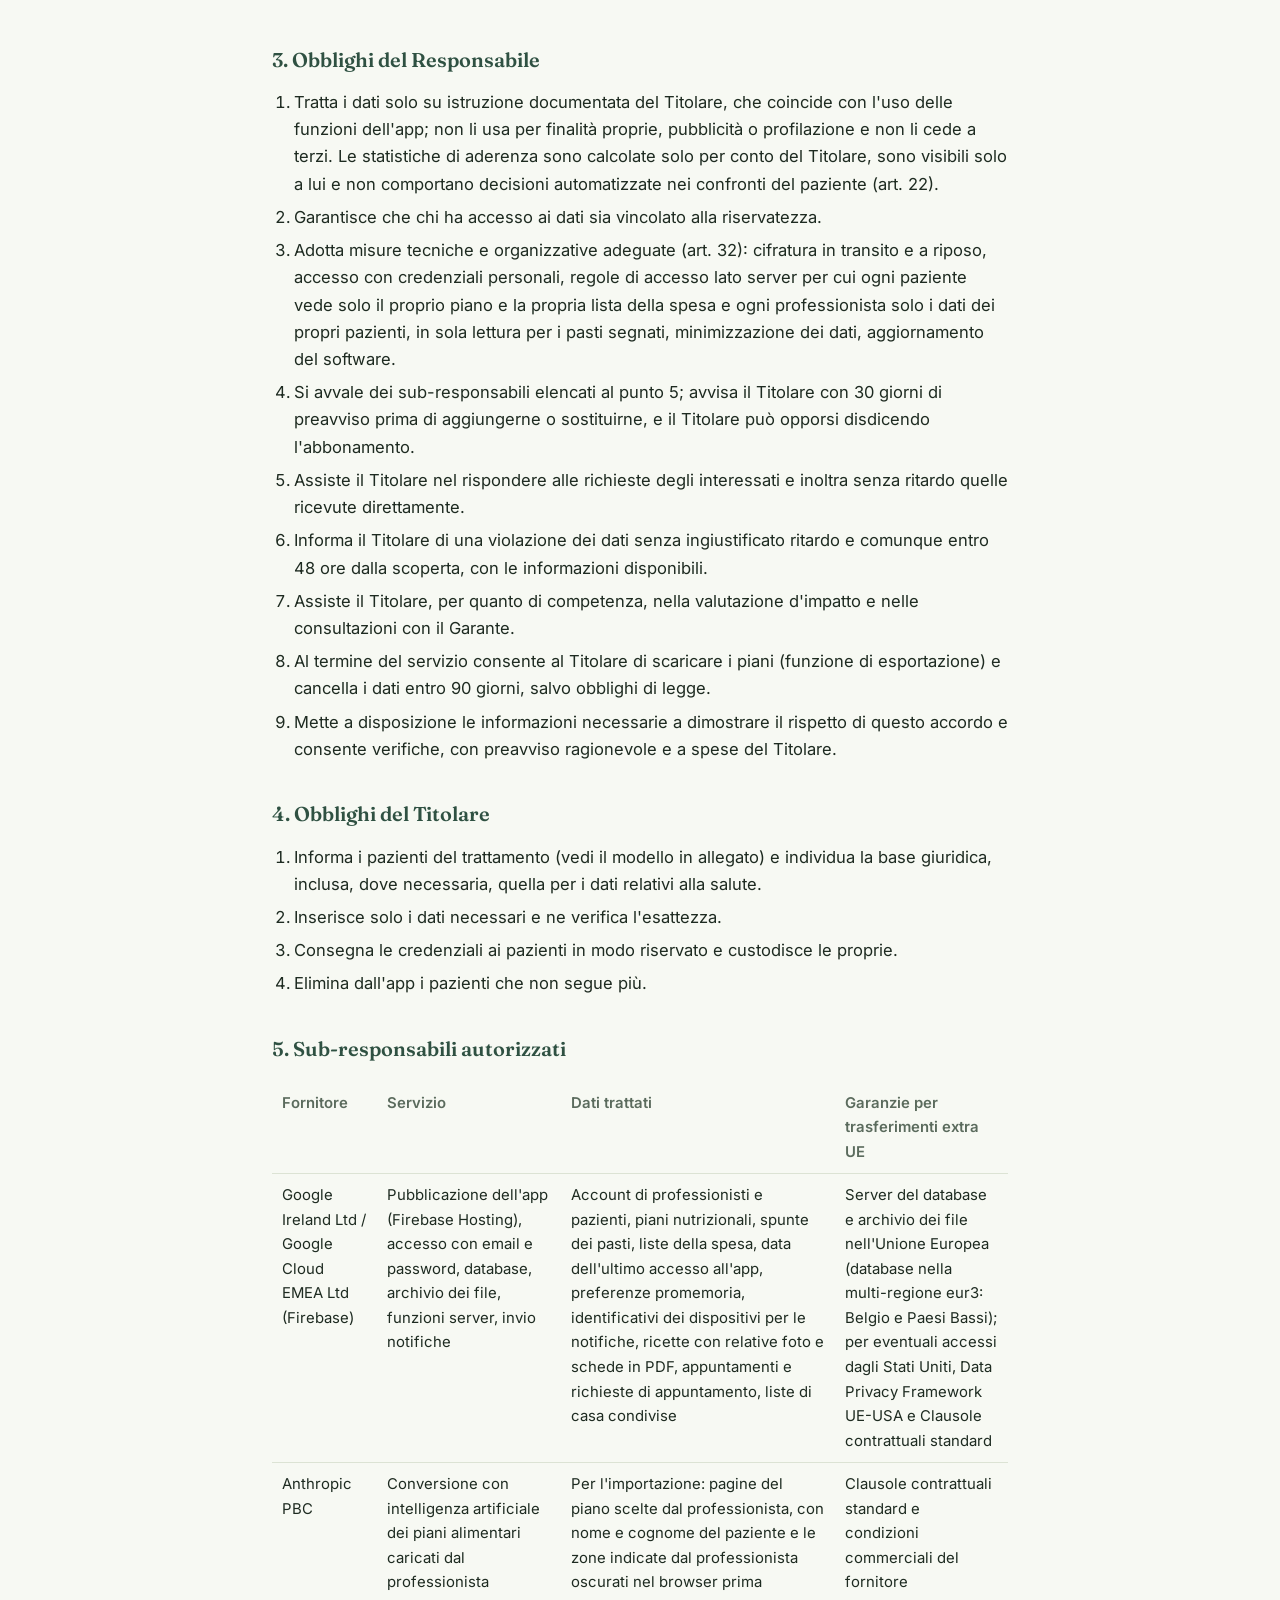
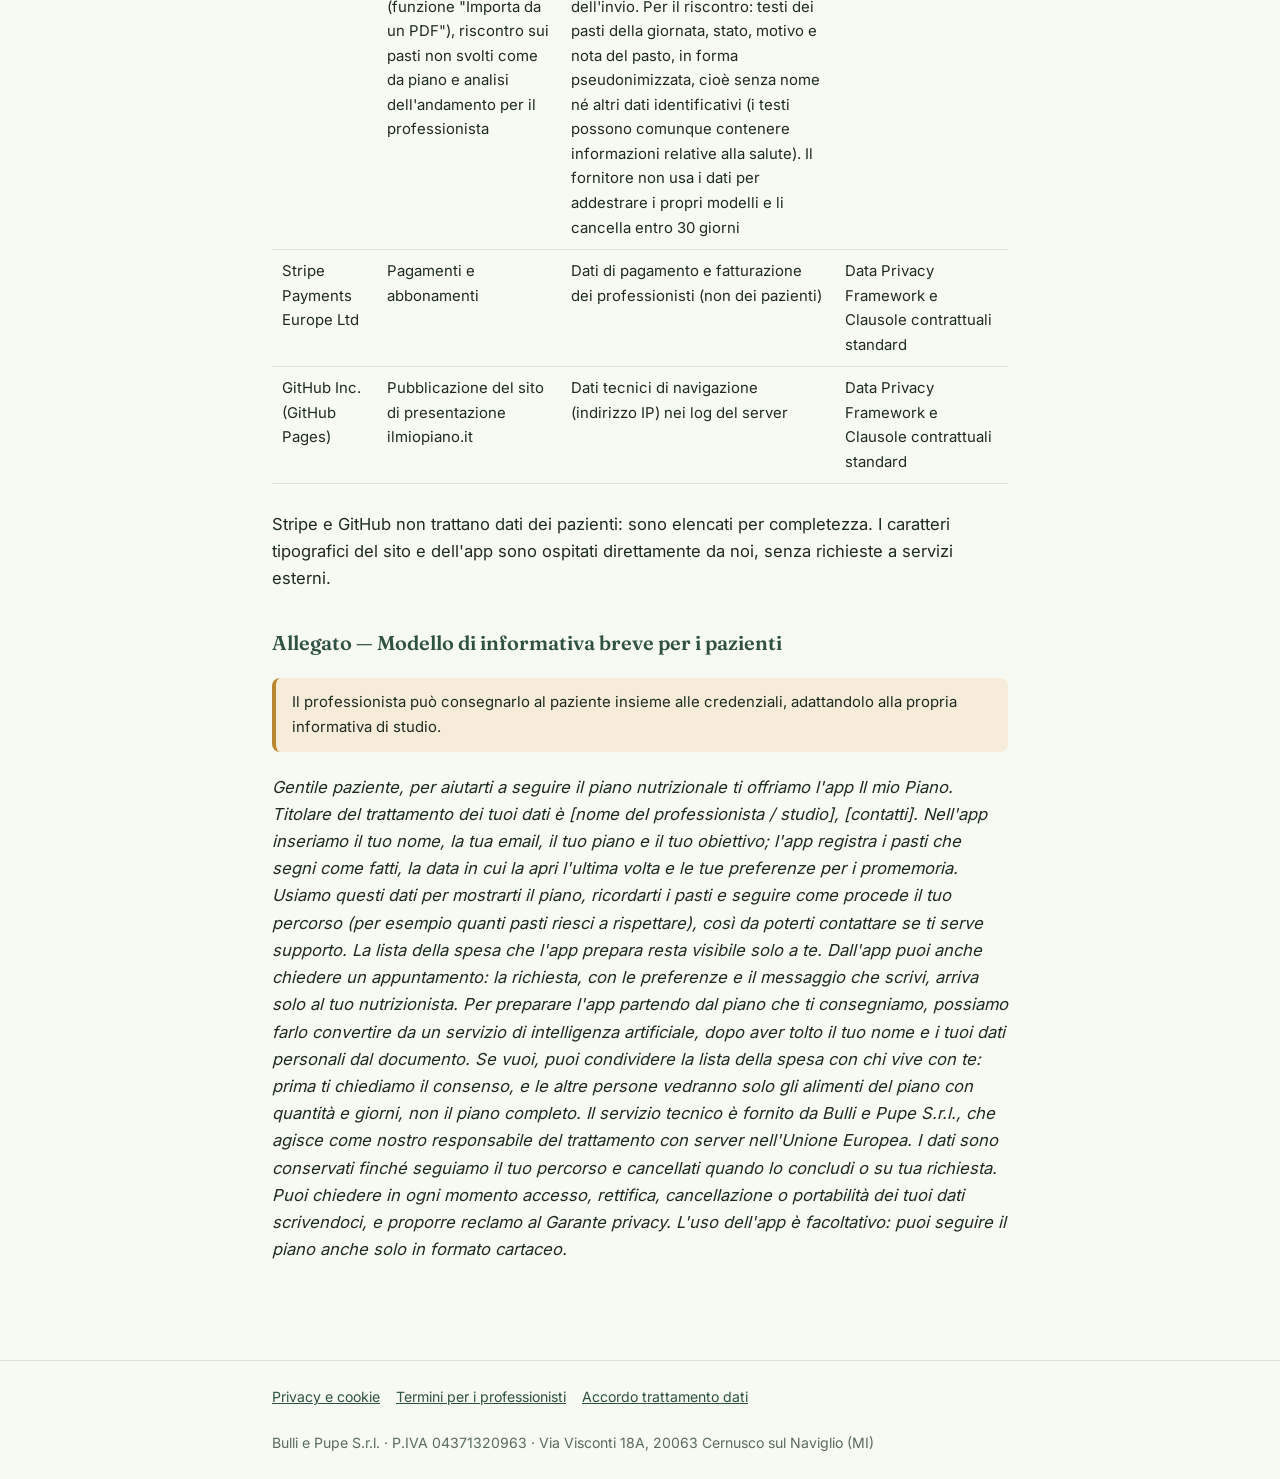
==== commit 82b98a99: "Add files via upload" ====
--- a/accordo-trattamento-dati.html
+++ b/accordo-trattamento-dati.html
@@ -28,7 +28,7 @@
 </style></head><body>
 <header><div class="w"><a class="brand" href="index.html"><span class="mark">P</span>Il mio Piano</a><a href="index.html">Torna al sito</a></div></header>
 <main><div class="w"><h1>Accordo sul trattamento dei dati</h1><p class="meta">Ultimo aggiornamento: 12 ottobre 2026</p>
-<p>Accordo ai sensi dell'articolo 28 del Regolamento (UE) 2016/679 tra il <strong>professionista</strong> che attiva Il mio Piano ("Titolare") e <strong>Bulli e Pupe S.r.l.</strong>, Via Visconti 18A, 20063 Cernusco sul Naviglio (MI), P.IVA 04371320963 ("Responsabile"). È accettato dal professionista alla registrazione o all'acquisto e fa parte dei <a href="termini.html">Termini di servizio</a>.</p>
+<p>Accordo ai sensi dell'articolo 28 del Regolamento (UE) 2016/679 tra il <strong>professionista</strong> che attiva Il mio Piano ("Titolare") e <strong>Bulli e Pupe S.r.l.</strong>, Via Visconti 18A, 20063 Cernusco sul Naviglio (MI), P.IVA 04371320963 ("Responsabile"). È accettato dal professionista alla registrazione o all'acquisto e fa parte dei <a href="termini.html">Termini per i professionisti</a>.</p>
 
 <h2>1. Oggetto e durata</h2>
 <p>Il Responsabile tratta per conto del Titolare i dati personali dei pazienti necessari a fornire il servizio Il mio Piano, per la durata dell'abbonamento e dei 90 giorni successivi previsti dai Termini.</p>
@@ -77,5 +77,5 @@
 <div class="nota">Il professionista può consegnarlo al paziente insieme alle credenziali, adattandolo alla propria informativa di studio.</div>
 <p><em>Gentile paziente, per aiutarti a seguire il piano nutrizionale ti offriamo l'app Il mio Piano. Titolare del trattamento dei tuoi dati è [nome del professionista / studio], [contatti]. Nell'app inseriamo il tuo nome, la tua email, il tuo piano e il tuo obiettivo; l'app registra i pasti che segni come fatti, la data in cui la apri l'ultima volta e le tue preferenze per i promemoria. Usiamo questi dati per mostrarti il piano, ricordarti i pasti e seguire come procede il tuo percorso (per esempio quanti pasti riesci a rispettare), così da poterti contattare se ti serve supporto. La lista della spesa che l'app prepara resta visibile solo a te. Dall'app puoi anche chiedere un appuntamento: la richiesta, con le preferenze e il messaggio che scrivi, arriva solo al tuo nutrizionista. Per preparare l'app partendo dal piano che ti consegniamo, possiamo farlo convertire da un servizio di intelligenza artificiale, dopo aver tolto il tuo nome e i tuoi dati personali dal documento. Se vuoi, puoi condividere la lista della spesa con chi vive con te: prima ti chiediamo il consenso, e le altre persone vedranno solo gli alimenti del piano con quantità e giorni, non il piano completo. Il servizio tecnico è fornito da Bulli e Pupe S.r.l., che agisce come nostro responsabile del trattamento con server nell'Unione Europea. I dati sono conservati finché seguiamo il tuo percorso e cancellati quando lo concludi o su tua richiesta. Puoi chiedere in ogni momento accesso, rettifica, cancellazione o portabilità dei tuoi dati scrivendoci, e proporre reclamo al Garante privacy. L'uso dell'app è facoltativo: puoi seguire il piano anche solo in formato cartaceo.</em></p>
 </div></main>
-<footer><div class="w"><a href="privacy.html">Privacy e cookie</a><a href="termini.html">Termini di servizio</a><a href="accordo-trattamento-dati.html">Accordo trattamento dati</a><br><br>Bulli e Pupe S.r.l. · P.IVA 04371320963 · Via Visconti 18A, 20063 Cernusco sul Naviglio (MI)</div></footer>
+<footer><div class="w"><a href="privacy.html">Privacy e cookie</a><a href="termini.html">Termini per i professionisti</a><a href="accordo-trattamento-dati.html">Accordo trattamento dati</a><br><br>Bulli e Pupe S.r.l. · P.IVA 04371320963 · Via Visconti 18A, 20063 Cernusco sul Naviglio (MI)</div></footer>
 </body></html>
